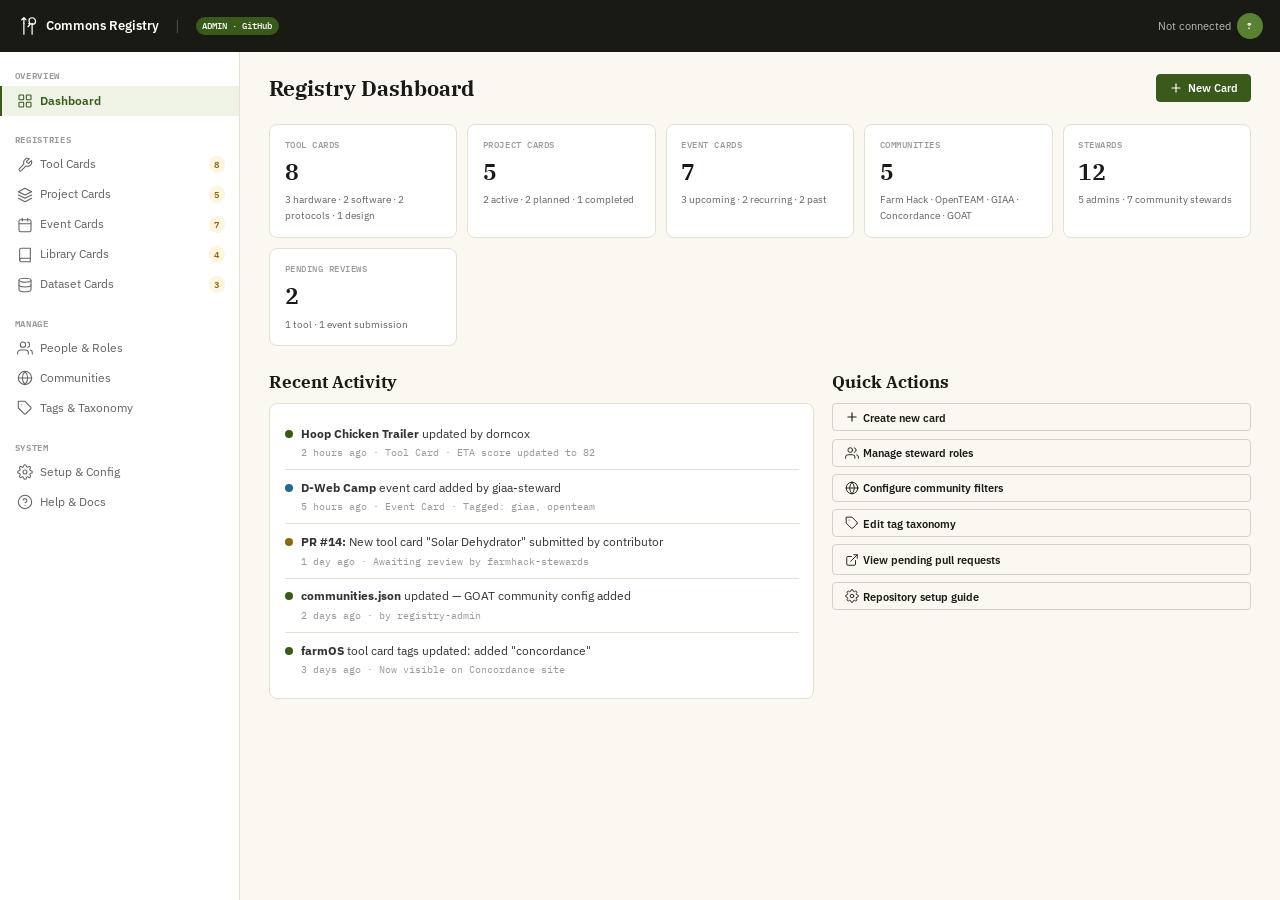
==== commons-registry-admin-v2.html @ 7dc07847 "Add files via upload" ====
<!DOCTYPE html>
<html lang="en">
<head>
<meta charset="UTF-8">
<meta name="viewport" content="width=device-width, initial-scale=1.0">
<title>Commons Card Registry — Admin Panel</title>
<link href="https://fonts.googleapis.com/css2?family=IBM+Plex+Mono:wght@400;500;600&family=IBM+Plex+Sans:wght@300;400;500;600;700&family=IBM+Plex+Serif:wght@400;600&display=swap" rel="stylesheet">
<style>
:root {
  --ink:#1a1a14; --text:#333; --muted:#636363; --subtle:#999;
  --border:#d5d0c8; --rule:#e5e0d6; --bg:#faf8f1; --surface:#fff;
  --olive:#3a5a1c; --olive-l:#5a8033; --olive-bg:#eef3e6;
  --earth:#8b6914; --earth-bg:#fdf5e0; --sky:#236b8e; --sky-bg:#e6f0f7;
  --rust:#7c4a1e; --red:#9e2b2b; --red-bg:#fce8e8;
  --f-sans:'IBM Plex Sans',sans-serif;
  --f-serif:'IBM Plex Serif',Georgia,serif;
  --f-mono:'IBM Plex Mono',monospace;
  --r:4px; --r-lg:8px; --ease:.2s cubic-bezier(.4,0,.2,1);
}
*,*::before,*::after{box-sizing:border-box;margin:0;padding:0}
html{font-size:14.5px;scroll-behavior:smooth}
body{font-family:var(--f-sans);color:var(--text);background:var(--bg);line-height:1.55;-webkit-font-smoothing:antialiased}
h1,h2,h3,h4{font-family:var(--f-serif);color:var(--ink);line-height:1.25}
a{color:var(--olive);text-decoration:none;transition:color var(--ease)}
a:hover{color:var(--olive-l)}
code,.mono{font-family:var(--f-mono);font-size:.88em}
.sr-only{position:absolute;width:1px;height:1px;overflow:hidden;clip:rect(0,0,0,0)}

/* ─── LAYOUT ─── */
.app{display:grid;grid-template-columns:240px 1fr;grid-template-rows:52px 1fr;min-height:100vh}
.topbar{grid-column:1/-1;background:var(--ink);color:#fff;display:flex;align-items:center;padding:0 1.2rem;gap:.8rem;position:sticky;top:0;z-index:100}
.topbar .brand{display:flex;align-items:center;gap:.45rem;color:#fff;font-weight:600;font-size:.88rem;text-decoration:none}
.topbar .brand svg{width:22px;height:22px}
.topbar .sep{color:rgba(255,255,255,.25);margin:0 .3rem}
.topbar .env{font-family:var(--f-mono);font-size:.65rem;background:var(--olive);padding:.12rem .45rem;border-radius:99px;font-weight:500}
.topbar .user-pill{margin-left:auto;display:flex;align-items:center;gap:.4rem;font-size:.78rem;color:rgba(255,255,255,.7)}
.topbar .user-pill .avatar{width:26px;height:26px;border-radius:50%;background:var(--olive-l);display:flex;align-items:center;justify-content:center;font-size:.65rem;font-weight:700;color:#fff}

.sidebar{background:var(--surface);border-right:1px solid var(--rule);padding:1rem 0;overflow-y:auto}
.sidebar .nav-section{margin-bottom:1rem}
.sidebar .nav-label{font-family:var(--f-mono);font-size:.6rem;text-transform:uppercase;letter-spacing:.08em;color:var(--subtle);padding:.2rem 1rem;font-weight:600}
.sidebar .nav-item{display:flex;align-items:center;gap:.5rem;padding:.4rem 1rem;font-size:.82rem;color:var(--muted);cursor:pointer;transition:all var(--ease);border-left:2px solid transparent}
.sidebar .nav-item:hover{background:var(--olive-bg);color:var(--ink)}
.sidebar .nav-item.active{background:var(--olive-bg);color:var(--olive);border-left-color:var(--olive);font-weight:600}
.sidebar .nav-item svg{width:16px;height:16px;flex-shrink:0}
.sidebar .nav-item .badge{margin-left:auto;font-family:var(--f-mono);font-size:.6rem;background:var(--earth-bg);color:var(--earth);padding:.1rem .35rem;border-radius:99px;font-weight:600}

.main{padding:1.5rem 2rem;overflow-y:auto}

/* ─── PAGE SECTIONS ─── */
.page{display:none}
.page.active{display:block}
.page-head{margin-bottom:1.5rem;display:flex;align-items:center;gap:1rem;flex-wrap:wrap}
.page-head h1{font-size:1.45rem}
.page-head .actions{margin-left:auto;display:flex;gap:.4rem}

/* ─── BUTTONS ─── */
.btn{display:inline-flex;align-items:center;gap:.3rem;padding:.38rem .85rem;font-family:var(--f-sans);font-weight:600;font-size:.78rem;border:1.5px solid transparent;border-radius:var(--r);cursor:pointer;transition:all var(--ease);white-space:nowrap}
.btn-fill{background:var(--ink);color:#fff;border-color:var(--ink)}
.btn-fill:hover{background:#333}
.btn-olive{background:var(--olive);color:#fff;border-color:var(--olive)}
.btn-olive:hover{background:var(--olive-l);border-color:var(--olive-l)}
.btn-ghost{background:transparent;color:var(--ink);border-color:var(--border)}
.btn-ghost:hover{border-color:var(--ink)}
.btn-danger{background:transparent;color:var(--red);border-color:var(--red)}
.btn-danger:hover{background:var(--red-bg)}
.btn svg{width:14px;height:14px}

/* ─── STAT CARDS ─── */
.stat-grid{display:grid;grid-template-columns:repeat(auto-fill,minmax(170px,1fr));gap:.7rem;margin-bottom:1.8rem}
.stat-card{background:var(--surface);border:1px solid var(--rule);border-radius:var(--r-lg);padding:.9rem 1rem}
.stat-card .stat-label{font-family:var(--f-mono);font-size:.6rem;text-transform:uppercase;letter-spacing:.06em;color:var(--subtle);font-weight:500;margin-bottom:.2rem}
.stat-card .stat-val{font-family:var(--f-serif);font-size:1.6rem;color:var(--ink);font-weight:600}
.stat-card .stat-sub{font-size:.72rem;color:var(--muted);margin-top:.1rem}

/* ─── TABLE ─── */
.tbl-wrap{background:var(--surface);border:1px solid var(--rule);border-radius:var(--r-lg);overflow:hidden}
.tbl-head{display:flex;align-items:center;gap:.6rem;padding:.7rem 1rem;border-bottom:1px solid var(--rule);flex-wrap:wrap}
.tbl-search{font-family:var(--f-sans);font-size:.82rem;padding:.3rem .6rem;border:1px solid var(--border);border-radius:var(--r);background:var(--bg);flex:1;max-width:320px;outline:none}
.tbl-search:focus{border-color:var(--olive)}
.chip{font-family:var(--f-mono);font-size:.65rem;font-weight:500;padding:.2rem .5rem;border:1px solid var(--border);border-radius:99px;background:transparent;color:var(--muted);cursor:pointer;transition:all var(--ease)}
.chip:hover{border-color:var(--olive);color:var(--olive)}
.chip.on{background:var(--ink);color:#fff;border-color:var(--ink)}
table{width:100%;border-collapse:collapse}
th{text-align:left;font-family:var(--f-mono);font-size:.65rem;text-transform:uppercase;letter-spacing:.06em;color:var(--subtle);font-weight:600;padding:.5rem 1rem;border-bottom:1px solid var(--rule);background:var(--bg)}
td{padding:.55rem 1rem;border-bottom:1px solid var(--rule);font-size:.84rem;vertical-align:top}
tr:last-child td{border-bottom:none}
tr:hover td{background:rgba(58,90,28,.03)}
.tag{font-family:var(--f-mono);font-size:.6rem;font-weight:500;padding:.1rem .4rem;border-radius:99px;border:1px solid var(--rule);color:var(--muted);display:inline-block;margin:.1rem .15rem .1rem 0}
.tag-olive{border-color:#c7d9b3;background:var(--olive-bg);color:var(--olive)}
.tag-earth{border-color:#e5d5a8;background:var(--earth-bg);color:var(--earth)}
.tag-sky{border-color:#b3d1e5;background:var(--sky-bg);color:var(--sky)}
.status{display:inline-flex;align-items:center;gap:.25rem;font-family:var(--f-mono);font-size:.65rem;font-weight:600;padding:.15rem .4rem;border-radius:99px}
.status-pub{background:var(--olive-bg);color:var(--olive)}
.status-draft{background:var(--earth-bg);color:var(--earth)}
.status-review{background:var(--sky-bg);color:var(--sky)}
.comm-badge{display:inline-flex;padding:.1rem .35rem;border-radius:99px;font-family:var(--f-mono);font-size:.58rem;font-weight:600;background:var(--bg);border:1px solid var(--rule);color:var(--muted);margin:.1rem .1rem}

/* ─── FORMS ─── */
.form-grid{display:grid;grid-template-columns:1fr 1fr;gap:1rem}
.form-group{margin-bottom:1rem}
.form-group.full{grid-column:1/-1}
.form-group label{display:block;font-family:var(--f-mono);font-size:.68rem;text-transform:uppercase;letter-spacing:.05em;color:var(--muted);font-weight:500;margin-bottom:.3rem}
.form-group input,.form-group select,.form-group textarea{width:100%;font-family:var(--f-sans);font-size:.84rem;padding:.45rem .65rem;border:1px solid var(--border);border-radius:var(--r);background:var(--surface);color:var(--ink);outline:none;transition:border-color var(--ease)}
.form-group input:focus,.form-group select:focus,.form-group textarea:focus{border-color:var(--olive)}
.form-group textarea{min-height:80px;resize:vertical;line-height:1.5}
.form-group .help{font-size:.72rem;color:var(--subtle);margin-top:.2rem}
.form-group .multi-check{display:flex;flex-wrap:wrap;gap:.4rem;margin-top:.2rem}
.form-group .multi-check label{display:inline-flex;align-items:center;gap:.25rem;font-size:.78rem;font-weight:400;text-transform:none;letter-spacing:0;color:var(--text);cursor:pointer}
.form-group .multi-check input[type="checkbox"]{width:auto;accent-color:var(--olive)}

/* ─── HELP BOX ─── */
.help-box{background:var(--earth-bg);border:1px solid #e5d5a8;border-radius:var(--r-lg);padding:1rem 1.2rem;margin-bottom:1.2rem;font-size:.84rem;line-height:1.6}
.help-box h4{font-size:.95rem;color:var(--earth);margin-bottom:.3rem}
.help-box code{background:rgba(0,0,0,.06);padding:.12rem .3rem;border-radius:3px;font-size:.8rem}
.help-box ol,.help-box ul{margin:.4rem 0 .4rem 1.1rem}
.help-box li{margin-bottom:.25rem}
.help-box a{color:var(--earth);font-weight:600}

.info-box{background:var(--sky-bg);border:1px solid #b3d1e5;border-radius:var(--r-lg);padding:1rem 1.2rem;margin-bottom:1.2rem;font-size:.84rem;line-height:1.6}
.info-box h4{font-size:.95rem;color:var(--sky);margin-bottom:.3rem}

/* ─── MODAL ─── */
.modal-overlay{display:none;position:fixed;inset:0;background:rgba(0,0,0,.45);z-index:200;align-items:center;justify-content:center}
.modal-overlay.open{display:flex}
.modal{background:var(--surface);border-radius:var(--r-lg);width:90%;max-width:720px;max-height:85vh;overflow-y:auto;box-shadow:0 12px 40px rgba(0,0,0,.2)}
.modal-head{display:flex;align-items:center;padding:1rem 1.2rem;border-bottom:1px solid var(--rule)}
.modal-head h3{flex:1}
.modal-head .close{background:none;border:none;font-size:1.2rem;cursor:pointer;color:var(--muted);padding:.2rem}
.modal-body{padding:1.2rem}
.modal-foot{display:flex;justify-content:flex-end;gap:.4rem;padding:.8rem 1.2rem;border-top:1px solid var(--rule);background:var(--bg)}

/* ─── ACTIVITY LOG ─── */
.activity-item{display:flex;gap:.6rem;padding:.6rem 0;border-bottom:1px solid var(--rule);font-size:.82rem}
.activity-item:last-child{border-bottom:none}
.activity-dot{width:8px;height:8px;border-radius:50%;margin-top:.35rem;flex-shrink:0}
.dot-green{background:var(--olive)}
.dot-amber{background:var(--earth)}
.dot-blue{background:var(--sky)}
.activity-item .time{font-family:var(--f-mono);font-size:.68rem;color:var(--subtle);margin-top:.15rem}

/* ─── RESPONSIVE ─── */
@media(max-width:860px){
  .app{grid-template-columns:1fr}
  .sidebar{display:none}
  .form-grid{grid-template-columns:1fr}
}
</style>
</head>
<body>

<!-- ─── SVG ICONS ─── -->
<svg xmlns="http://www.w3.org/2000/svg" style="display:none">
  <symbol id="i-logo" viewBox="0 0 32 32" fill="none" stroke="currentColor" stroke-width="1.8" stroke-linecap="round" stroke-linejoin="round"><path d="M10 4v8M10 4l-3 3M10 4l3 3"/><path d="M10 12v16"/><path d="M22 4c-2.5 0-4.5 2-4.5 4.5 0 1 .3 1.9.8 2.7l-1.3 1.3 1.5 1.5 1.3-1.3c.8.5 1.7.8 2.7.8 2.5 0 4.5-2 4.5-4.5S24.5 4 22 4z"/><path d="M18 15l-2 2"/><path d="M22 12v16"/></symbol>
  <symbol id="i-dash" viewBox="0 0 24 24" fill="none" stroke="currentColor" stroke-width="1.6" stroke-linecap="round" stroke-linejoin="round"><rect x="3" y="3" width="7" height="7" rx="1"/><rect x="14" y="3" width="7" height="7" rx="1"/><rect x="14" y="14" width="7" height="7" rx="1"/><rect x="3" y="14" width="7" height="7" rx="1"/></symbol>
  <symbol id="i-tool" viewBox="0 0 24 24" fill="none" stroke="currentColor" stroke-width="1.6" stroke-linecap="round" stroke-linejoin="round"><path d="M14.7 6.3a1 1 0 000 1.4l1.6 1.6a1 1 0 001.4 0l3.77-3.77a6 6 0 01-7.94 7.94l-6.91 6.91a2.12 2.12 0 01-3-3l6.91-6.91a6 6 0 017.94-7.94l-3.76 3.76z"/></symbol>
  <symbol id="i-proj" viewBox="0 0 24 24" fill="none" stroke="currentColor" stroke-width="1.6" stroke-linecap="round" stroke-linejoin="round"><polygon points="12,2 2,7 12,12 22,7"/><polyline points="2,17 12,22 22,17"/><polyline points="2,12 12,17 22,12"/></symbol>
  <symbol id="i-cal" viewBox="0 0 24 24" fill="none" stroke="currentColor" stroke-width="1.6" stroke-linecap="round" stroke-linejoin="round"><rect x="3" y="4" width="18" height="18" rx="2"/><path d="M16 2v4M8 2v4M3 10h18"/></symbol>
  <symbol id="i-book" viewBox="0 0 24 24" fill="none" stroke="currentColor" stroke-width="1.6" stroke-linecap="round" stroke-linejoin="round"><path d="M4 19.5A2.5 2.5 0 016.5 17H20"/><path d="M6.5 2H20v20H6.5A2.5 2.5 0 014 19.5v-15A2.5 2.5 0 016.5 2z"/></symbol>
  <symbol id="i-data" viewBox="0 0 24 24" fill="none" stroke="currentColor" stroke-width="1.6" stroke-linecap="round" stroke-linejoin="round"><ellipse cx="12" cy="5" rx="9" ry="3"/><path d="M21 12c0 1.66-4 3-9 3s-9-1.34-9-3"/><path d="M3 5v14c0 1.66 4 3 9 3s9-1.34 9-3V5"/></symbol>
  <symbol id="i-users" viewBox="0 0 24 24" fill="none" stroke="currentColor" stroke-width="1.6" stroke-linecap="round" stroke-linejoin="round"><path d="M17 21v-2a4 4 0 00-4-4H5a4 4 0 00-4 4v2"/><circle cx="9" cy="7" r="4"/><path d="M23 21v-2a4 4 0 00-3-3.87"/><path d="M16 3.13a4 4 0 010 7.75"/></symbol>
  <symbol id="i-globe" viewBox="0 0 24 24" fill="none" stroke="currentColor" stroke-width="1.6" stroke-linecap="round" stroke-linejoin="round"><circle cx="12" cy="12" r="10"/><path d="M2 12h20"/><path d="M12 2a15.3 15.3 0 014 10 15.3 15.3 0 01-4 10 15.3 15.3 0 01-4-10 15.3 15.3 0 014-10z"/></symbol>
  <symbol id="i-gear" viewBox="0 0 24 24" fill="none" stroke="currentColor" stroke-width="1.6" stroke-linecap="round" stroke-linejoin="round"><circle cx="12" cy="12" r="3"/><path d="M19.4 15a1.65 1.65 0 00.33 1.82l.06.06a2 2 0 01-2.83 2.83l-.06-.06a1.65 1.65 0 00-1.82-.33 1.65 1.65 0 00-1 1.51V21a2 2 0 01-4 0v-.09A1.65 1.65 0 009 19.4a1.65 1.65 0 00-1.82.33l-.06.06a2 2 0 01-2.83-2.83l.06-.06A1.65 1.65 0 004.68 15a1.65 1.65 0 00-1.51-1H3a2 2 0 010-4h.09A1.65 1.65 0 004.6 9a1.65 1.65 0 00-.33-1.82l-.06-.06a2 2 0 012.83-2.83l.06.06A1.65 1.65 0 009 4.68a1.65 1.65 0 001-1.51V3a2 2 0 014 0v.09a1.65 1.65 0 001 1.51 1.65 1.65 0 001.82-.33l.06-.06a2 2 0 012.83 2.83l-.06.06A1.65 1.65 0 0019.4 9a1.65 1.65 0 001.51 1H21a2 2 0 010 4h-.09a1.65 1.65 0 00-1.51 1z"/></symbol>
  <symbol id="i-help" viewBox="0 0 24 24" fill="none" stroke="currentColor" stroke-width="1.6" stroke-linecap="round" stroke-linejoin="round"><circle cx="12" cy="12" r="10"/><path d="M9.09 9a3 3 0 015.83 1c0 2-3 3-3 3"/><line x1="12" y1="17" x2="12.01" y2="17"/></symbol>
  <symbol id="i-plus" viewBox="0 0 24 24" fill="none" stroke="currentColor" stroke-width="2" stroke-linecap="round"><line x1="12" y1="5" x2="12" y2="19"/><line x1="5" y1="12" x2="19" y2="12"/></symbol>
  <symbol id="i-edit" viewBox="0 0 24 24" fill="none" stroke="currentColor" stroke-width="1.6" stroke-linecap="round" stroke-linejoin="round"><path d="M11 4H4a2 2 0 00-2 2v14a2 2 0 002 2h14a2 2 0 002-2v-7"/><path d="M18.5 2.5a2.121 2.121 0 013 3L12 15l-4 1 1-4 9.5-9.5z"/></symbol>
  <symbol id="i-ext" viewBox="0 0 24 24" fill="none" stroke="currentColor" stroke-width="1.6" stroke-linecap="round" stroke-linejoin="round"><path d="M18 13v6a2 2 0 01-2 2H5a2 2 0 01-2-2V8a2 2 0 012-2h6"/><polyline points="15,3 21,3 21,9"/><line x1="10" y1="14" x2="21" y2="3"/></symbol>
  <symbol id="i-tag" viewBox="0 0 24 24" fill="none" stroke="currentColor" stroke-width="1.6" stroke-linecap="round" stroke-linejoin="round"><path d="M20.59 13.41l-7.17 7.17a2 2 0 01-2.83 0L2 12V2h10l8.59 8.59a2 2 0 010 2.82z"/><line x1="7" y1="7" x2="7.01" y2="7"/></symbol>
</svg>

<!-- ─── APP SHELL ─── -->
<div class="app">

  <!-- TOPBAR -->
  <div class="topbar">
    <a class="brand" href="#"><svg><use href="#i-logo"/></svg> Commons Registry</a>
    <span class="sep">|</span>
    <span class="env">ADMIN</span>
    <div class="user-pill">
      <span id="user-name">Not connected</span>
      <div class="avatar" id="user-avatar">?</div>
    </div>
  </div>

  <!-- SIDEBAR -->
  <div class="sidebar">
    <div class="nav-section">
      <div class="nav-label">Overview</div>
      <div class="nav-item active" onclick="showPage('dashboard')"><svg><use href="#i-dash"/></svg> Dashboard</div>
    </div>
    <div class="nav-section">
      <div class="nav-label">Registries</div>
      <div class="nav-item" onclick="showPage('tools')"><svg><use href="#i-tool"/></svg> Tool Cards <span class="badge" id="n-tools">8</span></div>
      <div class="nav-item" onclick="showPage('projects')"><svg><use href="#i-proj"/></svg> Project Cards <span class="badge" id="n-proj">5</span></div>
      <div class="nav-item" onclick="showPage('events')"><svg><use href="#i-cal"/></svg> Event Cards <span class="badge" id="n-ev">7</span></div>
      <div class="nav-item" onclick="showPage('library')"><svg><use href="#i-book"/></svg> Library Cards <span class="badge" id="n-lib">4</span></div>
      <div class="nav-item" onclick="showPage('datasets')"><svg><use href="#i-data"/></svg> Dataset Cards <span class="badge" id="n-ds">3</span></div>
    </div>
    <div class="nav-section">
      <div class="nav-label">Manage</div>
      <div class="nav-item" onclick="showPage('people')"><svg><use href="#i-users"/></svg> People &amp; Roles</div>
      <div class="nav-item" onclick="showPage('communities')"><svg><use href="#i-globe"/></svg> Communities</div>
      <div class="nav-item" onclick="showPage('tags')"><svg><use href="#i-tag"/></svg> Tags &amp; Taxonomy</div>
    </div>
    <div class="nav-section">
      <div class="nav-label">System</div>
      <div class="nav-item" onclick="showPage('setup')"><svg><use href="#i-gear"/></svg> Setup &amp; Config</div>
      <div class="nav-item" onclick="showPage('help')"><svg><use href="#i-help"/></svg> Help &amp; Docs</div>
    </div>
  </div>

  <!-- MAIN CONTENT AREA -->
  <div class="main">

    <!-- ════ DASHBOARD ════ -->
    <div class="page active" id="p-dashboard">
      <div class="page-head">
        <h1>Registry Dashboard</h1>
        <div class="actions">
          <button class="btn btn-olive" onclick="openNewCard()"><svg><use href="#i-plus"/></svg> New Card</button>
        </div>
      </div>

      <div class="stat-grid">
        <div class="stat-card"><div class="stat-label">Tool Cards</div><div class="stat-val">8</div><div class="stat-sub">3 hardware · 2 software · 2 protocols · 1 design</div></div>
        <div class="stat-card"><div class="stat-label">Project Cards</div><div class="stat-val">5</div><div class="stat-sub">2 active · 2 planned · 1 completed</div></div>
        <div class="stat-card"><div class="stat-label">Event Cards</div><div class="stat-val">7</div><div class="stat-sub">3 upcoming · 2 recurring · 2 past</div></div>
        <div class="stat-card"><div class="stat-label">Communities</div><div class="stat-val">5</div><div class="stat-sub">Farm Hack · OpenTEAM · GIAA · Concordance · GOAT</div></div>
        <div class="stat-card"><div class="stat-label">Stewards</div><div class="stat-val">12</div><div class="stat-sub">5 admins · 7 community stewards</div></div>
        <div class="stat-card"><div class="stat-label">Pending Reviews</div><div class="stat-val">2</div><div class="stat-sub">1 tool · 1 event submission</div></div>
      </div>

      <div style="display:grid;grid-template-columns:1.3fr 1fr;gap:1.2rem;">
        <div>
          <h3 style="margin-bottom:.7rem;">Recent Activity</h3>
          <div style="background:var(--surface);border:1px solid var(--rule);border-radius:var(--r-lg);padding:.8rem 1rem;">
            <div class="activity-item"><div class="activity-dot dot-green"></div><div><strong>Hoop Chicken Trailer</strong> updated by dorncox<div class="time">2 hours ago · Tool Card · ETA score updated to 82</div></div></div>
            <div class="activity-item"><div class="activity-dot dot-blue"></div><div><strong>D-Web Camp</strong> event card added by giaa-steward<div class="time">5 hours ago · Event Card · Tagged: giaa, openteam</div></div></div>
            <div class="activity-item"><div class="activity-dot dot-amber"></div><div><strong>PR #14:</strong> New tool card "Solar Dehydrator" submitted by contributor<div class="time">1 day ago · Awaiting review by farmhack-stewards</div></div></div>
            <div class="activity-item"><div class="activity-dot dot-green"></div><div><strong>communities.json</strong> updated — GOAT community config added<div class="time">2 days ago · by registry-admin</div></div></div>
            <div class="activity-item"><div class="activity-dot dot-green"></div><div><strong>farmOS</strong> tool card tags updated: added "concordance"<div class="time">3 days ago · Now visible on Concordance site</div></div></div>
          </div>
        </div>
        <div>
          <h3 style="margin-bottom:.7rem;">Quick Actions</h3>
          <div style="display:flex;flex-direction:column;gap:.5rem;">
            <button class="btn btn-ghost" style="justify-content:flex-start;" onclick="openNewCard()"><svg><use href="#i-plus"/></svg> Create new card</button>
            <button class="btn btn-ghost" style="justify-content:flex-start;" onclick="showPage('people')"><svg><use href="#i-users"/></svg> Manage steward roles</button>
            <button class="btn btn-ghost" style="justify-content:flex-start;" onclick="showPage('communities')"><svg><use href="#i-globe"/></svg> Configure community filters</button>
            <button class="btn btn-ghost" style="justify-content:flex-start;" onclick="showPage('tags')"><svg><use href="#i-tag"/></svg> Edit tag taxonomy</button>
            <a class="btn btn-ghost" style="justify-content:flex-start;" href="https://github.com" target="_blank"><svg><use href="#i-ext"/></svg> View pending pull requests</a>
            <button class="btn btn-ghost" style="justify-content:flex-start;" onclick="showPage('setup')"><svg><use href="#i-gear"/></svg> Repository setup guide</button>
          </div>
        </div>
      </div>
    </div>

    <!-- ════ TOOLS REGISTRY ════ -->
    <div class="page" id="p-tools">
      <div class="page-head">
        <h1>Tool Cards</h1>
        <div class="actions">
          <button class="btn btn-olive" onclick="openNewCard('tool')"><svg><use href="#i-plus"/></svg> New Tool</button>
        </div>
      </div>
      <div class="tbl-wrap">
        <div class="tbl-head">
          <input class="tbl-search" placeholder="Search tools..." oninput="filterTable(this,'tools-tbl')">
          <button class="chip on" onclick="filterType(this,'all','tools-tbl')">All</button>
          <button class="chip" onclick="filterType(this,'hardware','tools-tbl')">Hardware</button>
          <button class="chip" onclick="filterType(this,'software','tools-tbl')">Software</button>
          <button class="chip" onclick="filterType(this,'protocol','tools-tbl')">Protocol</button>
          <button class="chip" onclick="filterType(this,'design','tools-tbl')">Design</button>
        </div>
        <table id="tools-tbl">
          <thead><tr><th>Tool</th><th>Type</th><th>Communities</th><th>Tags</th><th>Status</th><th>ETA</th><th></th></tr></thead>
          <tbody>
            <tr data-type="hardware"><td><strong>Hoop Chicken Trailer</strong><br><span style="color:var(--muted);font-size:.78rem;">Pastured Poultry Egg Mobile</span></td><td><span class="tag tag-olive">hardware</span></td><td><span class="comm-badge">FH</span><span class="comm-badge">GIAA</span><span class="comm-badge">OT</span></td><td><span class="tag">open-hardware</span><span class="tag">repairable</span></td><td><span class="status status-pub">Published</span></td><td>82</td><td><button class="btn btn-ghost" onclick="openEditor('tool','hoop-chicken-trailer')"><svg><use href="#i-edit"/></svg></button></td></tr>
            <tr data-type="hardware"><td><strong>Walk-In Cooler</strong><br><span style="color:var(--muted);font-size:.78rem;">Post-Harvest Cold Storage</span></td><td><span class="tag tag-olive">hardware</span></td><td><span class="comm-badge">FH</span></td><td><span class="tag">open-hardware</span><span class="tag">post-harvest</span></td><td><span class="status status-pub">Published</span></td><td>71</td><td><button class="btn btn-ghost" onclick="openEditor('tool','walk-in-cooler')"><svg><use href="#i-edit"/></svg></button></td></tr>
            <tr data-type="hardware"><td><strong>Reemay Robot</strong><br><span style="color:var(--muted);font-size:.78rem;">Arduino Row Cover Automation</span></td><td><span class="tag tag-olive">hardware</span></td><td><span class="comm-badge">FH</span></td><td><span class="tag">arduino</span><span class="tag">prototype</span></td><td><span class="status status-draft">Draft</span></td><td>—</td><td><button class="btn btn-ghost" onclick="openEditor('tool','reemay-robot')"><svg><use href="#i-edit"/></svg></button></td></tr>
            <tr data-type="software"><td><strong>farmOS</strong><br><span style="color:var(--muted);font-size:.78rem;">Farm Management Platform</span></td><td><span class="tag tag-sky">software</span></td><td><span class="comm-badge">FH</span><span class="comm-badge">OT</span><span class="comm-badge">AKC</span></td><td><span class="tag">open-source</span><span class="tag">data-sovereignty</span></td><td><span class="status status-pub">Published</span></td><td>90</td><td><button class="btn btn-ghost" onclick="openEditor('tool','farmos')"><svg><use href="#i-edit"/></svg></button></td></tr>
            <tr data-type="protocol"><td><strong>Talk to Your Tools</strong><br><span style="color:var(--muted);font-size:.78rem;">Technological Terroir Documentation</span></td><td><span class="tag tag-earth">protocol</span></td><td><span class="comm-badge">AKC</span><span class="comm-badge">FH</span></td><td><span class="tag">concordance</span><span class="tag">documentation</span></td><td><span class="status status-pub">Published</span></td><td>—</td><td><button class="btn btn-ghost" onclick="openEditor('tool','talk-tools')"><svg><use href="#i-edit"/></svg></button></td></tr>
            <tr data-type="design"><td><strong>Ethical Technology Assessment</strong><br><span style="color:var(--muted);font-size:.78rem;">Participatory Evaluation Framework</span></td><td><span class="tag" style="border-color:#d4a8a8;background:#fdf0f0;color:var(--rust);">design</span></td><td><span class="comm-badge">GIAA</span><span class="comm-badge">FH</span><span class="comm-badge">OT</span></td><td><span class="tag">ethics</span><span class="tag">framework</span></td><td><span class="status status-pub">Published</span></td><td>—</td><td><button class="btn btn-ghost" onclick="openEditor('tool','eta')"><svg><use href="#i-edit"/></svg></button></td></tr>
          </tbody>
        </table>
      </div>
    </div>

    <!-- ════ SETUP & CONFIG ════ -->
    <div class="page" id="p-setup">
      <div class="page-head"><h1>Setup &amp; Configuration</h1></div>

      <div style="background:var(--surface);border:1px solid var(--rule);border-radius:var(--r-lg);padding:1.2rem;margin-bottom:1.2rem;">
        <h3 style="margin-bottom:.8rem;">Connect to Repository</h3>
        <div class="form-grid">
          <div class="form-group">
            <label>Git Platform</label>
            <select id="cfg-platform" onchange="onPlatformChange()">
              <option value="github">GitHub (github.com)</option>
              <option value="gitlab">GitLab (gitlab.com or self-hosted)</option>
              <option value="gitea">Gitea / Forgejo / Codeberg</option>
            </select>
            <div class="help">All platforms use the same card data model. Only the API layer changes.</div>
          </div>
          <div class="form-group" id="cfg-instance-wrap" style="display:none;">
            <label>Instance URL</label>
            <input type="url" id="cfg-instance" placeholder="https://gitlab.example.com">
            <div class="help">Required for self-hosted GitLab, Gitea, Forgejo, or Codeberg.</div>
          </div>
          <div class="form-group">
            <label id="cfg-token-label">Personal Access Token</label>
            <input type="password" id="cfg-token" placeholder="ghp_xxxxxxxxxxxxxxxxxxxx">
            <div class="help" id="cfg-token-help">Stored in browser session only. Cleared when you close this tab.</div>
          </div>
          <div class="form-group">
            <label>Repository</label>
            <input type="text" id="cfg-repo" value="dornawcox/commons-registry" placeholder="owner/repo">
            <div class="help" id="cfg-repo-help">Format: <code>owner/repo-name</code></div>
          </div>
          <div class="form-group"><label>Branch</label><input type="text" id="cfg-branch" value="main"></div>
          <div class="form-group">
            <label>Pages Base URL</label>
            <input type="url" id="cfg-pages-url" placeholder="https://dornawcox.github.io/commons-registry">
            <div class="help">Public URL where JSON is served. Community sites fetch from here.</div>
          </div>
        </div>
        <div style="display:flex;gap:.5rem;margin-top:.6rem;">
          <button class="btn btn-olive" onclick="testConnection()">Test Connection</button>
          <button class="btn btn-ghost" onclick="saveConfig()">Save Config</button>
        </div>
        <div id="conn-result" style="margin-top:.6rem;font-size:.82rem;"></div>
      </div>

      <div class="help-box"><h4 id="guide-token-title">&#128273; Token Setup</h4><div id="guide-token-body"></div></div>
      <div class="help-box"><h4>&#128274; Branch Protection</h4><div id="guide-protection-body"></div></div>
      <div class="help-box"><h4>&#128101; Steward Teams</h4><div id="guide-teams-body"></div></div>

      <div class="help-box">
        <h4>&#128196; Code Ownership (All Platforms)</h4>
        <p>All three platforms support a <code>CODEOWNERS</code> file defining required reviewers per data file. Place in <code>.github/</code> (GitHub), or repo root (GitLab/Gitea).</p>
        <pre style="background:rgba(0,0,0,.06);padding:.6rem;border-radius:var(--r);font-size:.72rem;overflow-x:auto;margin:.4rem 0;"><code># CODEOWNERS
data/tools.json          @org/farmhack-stewards @org/openteam-stewards
data/projects.json       @org/openteam-stewards @org/giaa-stewards
data/events.json         @org/farmhack-stewards @org/giaa-stewards @org/openteam-stewards
data/library.json        @org/concordance-stewards @org/openteam-stewards
data/datasets.json       @org/concordance-stewards @org/openteam-stewards
data/people.json         @org/registry-admins
schemas/*                @org/registry-admins</code></pre>
        <p style="font-size:.8rem;color:var(--muted);">GitLab: CODEOWNERS enforcement needs Premium; use Protected Branches on Free. Gitea: 1.21+ supports CODEOWNERS.</p>
      </div>

      <div class="help-box">
        <h4>&#9989; Validation CI</h4>
        <div class="filter-rail" style="margin:.5rem 0;"><button class="chip on" onclick="showCI(this,'github')">GitHub Actions</button><button class="chip" onclick="showCI(this,'gitlab')">GitLab CI</button><button class="chip" onclick="showCI(this,'gitea')">Gitea Actions</button></div>
        <pre id="ci-github" style="background:rgba(0,0,0,.06);padding:.5rem;border-radius:var(--r);font-size:.7rem;overflow-x:auto;"><code># .github/workflows/validate.yml
name: Validate Registry
on: [push, pull_request]
jobs:
  validate:
    runs-on: ubuntu-latest
    steps:
      - uses: actions/checkout@v4
      - run: for f in data/*.json; do python -m json.tool "$f" > /dev/null; done
      - run: python3 scripts/validate_cards.py</code></pre>
        <pre id="ci-gitlab" style="background:rgba(0,0,0,.06);padding:.5rem;border-radius:var(--r);font-size:.7rem;overflow-x:auto;display:none;"><code># .gitlab-ci.yml
validate:
  image: python:3.11-slim
  script:
    - for f in data/*.json; do python -m json.tool "$f" > /dev/null; done
    - python3 scripts/validate_cards.py
  rules:
    - if: $CI_PIPELINE_SOURCE == "merge_request_event"
    - if: $CI_COMMIT_BRANCH == "main"
pages:
  stage: deploy
  script: [mkdir -p public, cp -r data/ admin/ schemas/ public/]
  artifacts: { paths: [public] }
  rules: [{ if: "$CI_COMMIT_BRANCH == 'main'" }]</code></pre>
        <pre id="ci-gitea" style="background:rgba(0,0,0,.06);padding:.5rem;border-radius:var(--r);font-size:.7rem;overflow-x:auto;display:none;"><code># .gitea/workflows/validate.yml
# Gitea Actions uses identical YAML syntax to GitHub Actions (since 1.19+)
name: Validate Registry
on: [push, pull_request]
jobs:
  validate:
    runs-on: ubuntu-latest
    steps:
      - uses: actions/checkout@v4
      - run: for f in data/*.json; do python -m json.tool "$f" > /dev/null; done
      - run: python3 scripts/validate_cards.py</code></pre>
      </div>

      <div class="info-box"><h4>&#128279; Pages Hosting</h4><div id="guide-pages-body"></div></div>

      <div class="info-box">
        <h4>&#127760; Community Site Integration (Platform-Agnostic)</h4>
        <p>This snippet works identically on any platform. Sites only need the Pages base URL:</p>
        <pre style="background:rgba(0,0,0,.06);padding:.5rem;border-radius:var(--r);font-size:.72rem;overflow-x:auto;margin:.4rem 0;"><code>const REGISTRY = 'https://YOUR-PAGES-URL/data'; // set per deployment
const MY_COMMUNITY = 'farmhack';                 // set per site
async function loadCards(type) {
  const r = await fetch(`${REGISTRY}/${type}.json`);
  return (await r.json()).filter(c =&gt; c.communities.includes(MY_COMMUNITY));
}</code></pre>
      </div>

      <div style="background:var(--surface);border:1px solid var(--rule);border-radius:var(--r-lg);padding:1rem;overflow-x:auto;">
        <h3 style="margin-bottom:.5rem;">Platform Comparison</h3>
        <table style="font-size:.78rem;"><thead><tr><th>Feature</th><th>GitHub</th><th>GitLab</th><th>Gitea / Forgejo</th></tr></thead><tbody>
        <tr><td>Pages hosting</td><td>Built-in, free</td><td>Via CI pipeline, free</td><td>Built-in (1.17+) or reverse proxy</td></tr>
        <tr><td>API style</td><td>REST Contents API</td><td>REST Files API (v4)</td><td>GitHub-compatible REST API</td></tr>
        <tr><td>OAuth (no server)</td><td>Needs proxy for token exchange</td><td>PKCE flow &mdash; no proxy needed</td><td>Varies by version</td></tr>
        <tr><td>CODEOWNERS</td><td>Free &#10003;</td><td>Premium only</td><td>1.21+ &#10003;</td></tr>
        <tr><td>Branch protection</td><td>Free (limited)</td><td>Free, more granular</td><td>Free, granular</td></tr>
        <tr><td>Self-hostable</td><td>No</td><td>Yes (CE edition)</td><td>Yes (very lightweight)</td></tr>
        <tr><td>Data sovereignty</td><td>US-hosted</td><td>Self-host or EU</td><td>Full control &mdash; ideal for Pillar 2</td></tr>
        </tbody></table>
      </div>
    </div>

    <!-- ════ PEOPLE & ROLES ════ -->
    <div class="page" id="p-people">
      <div class="page-head"><h1>People &amp; Roles</h1><div class="actions"><button class="btn btn-olive" onclick="openNewCard('person')"><svg><use href="#i-plus"/></svg> Add Person</button></div></div>
      <div class="info-box"><h4>How roles work</h4><p>Roles in <code>people.json</code> define who can do what in the admin panel. GitHub Teams enforce the same roles at the repository level via CODEOWNERS. Each person's Hylo profile provides their rich community identity.</p></div>
      <div class="tbl-wrap">
        <table>
          <thead><tr><th>Person</th><th>GitHub</th><th>Roles</th><th>Communities</th><th>Hylo Profile</th><th></th></tr></thead>
          <tbody>
            <tr><td><strong>Dorn Cox</strong><br><span style="color:var(--muted);font-size:.78rem;">Wolfe's Neck / Farm Hack</span></td><td><code>dorncox</code></td><td><span class="status status-pub">Admin</span> <span class="status status-pub">Steward</span></td><td><span class="comm-badge">FH</span><span class="comm-badge">OT</span><span class="comm-badge">GIAA</span></td><td><a href="https://www.hylo.com/members/dorncox" target="_blank">View →</a></td><td><button class="btn btn-ghost"><svg><use href="#i-edit"/></svg></button></td></tr>
            <tr><td><strong>Kristen Loria</strong><br><span style="color:var(--muted);font-size:.78rem;">Farm Hack Community</span></td><td><code>kristen-loria</code></td><td><span class="status status-pub">Steward</span></td><td><span class="comm-badge">FH</span></td><td><a href="#" target="_blank">View →</a></td><td><button class="btn btn-ghost"><svg><use href="#i-edit"/></svg></button></td></tr>
            <tr><td><strong>GIAA Secretariat</strong><br><span style="color:var(--muted);font-size:.78rem;">Grassroots Innovations Assembly</span></td><td><code>giaa-admin</code></td><td><span class="status status-pub">Steward</span> <span class="status status-review">Reviewer</span></td><td><span class="comm-badge">GIAA</span></td><td><a href="#" target="_blank">View →</a></td><td><button class="btn btn-ghost"><svg><use href="#i-edit"/></svg></button></td></tr>
          </tbody>
        </table>
      </div>
    </div>

    <!-- ════ COMMUNITIES ════ -->
    <div class="page" id="p-communities">
      <div class="page-head"><h1>Communities</h1><div class="actions"><button class="btn btn-olive"><svg><use href="#i-plus"/></svg> Add Community</button></div></div>
      <div class="info-box"><h4>How communities work</h4><p>Each community defines a filter configuration. When a community site loads cards from the registry, it filters by its community ID. Adding a community ID tag to a card makes it appear on that community's site. Stewards curate which cards belong to their community.</p></div>
      <div class="tbl-wrap">
        <table>
          <thead><tr><th>Community</th><th>ID</th><th>Card Types</th><th>Stewards</th><th>Hylo Group</th><th>Hub URL</th></tr></thead>
          <tbody>
            <tr><td><strong>Farm Hack</strong></td><td><code>farmhack</code></td><td>tool, event, library, project</td><td>dorncox, kristen-loria</td><td><a href="https://www.hylo.com/groups/farmhack" target="_blank">Hylo →</a></td><td><a href="#" target="_blank">Site →</a></td></tr>
            <tr><td><strong>OpenTEAM</strong></td><td><code>openteam</code></td><td>tool, project, dataset, event, library</td><td>dorncox, openteam-admin</td><td><a href="https://www.hylo.com/groups/openteam" target="_blank">Hylo →</a></td><td><a href="https://dornawcox.github.io/Test-37/" target="_blank">Site →</a></td></tr>
            <tr><td><strong>GIAA</strong></td><td><code>giaa</code></td><td>project, event, tool, library</td><td>giaa-admin</td><td><a href="#" target="_blank">Hylo →</a></td><td><a href="https://www.gia-agroecology.org/" target="_blank">Site →</a></td></tr>
            <tr><td><strong>Concordance</strong></td><td><code>concordance</code></td><td>tool, library, dataset</td><td>concordance-steward</td><td><a href="#" target="_blank">Hylo →</a></td><td><a href="https://agricultural-knowledge-concordance.github.io/Ag-Knowledge-Concordance/" target="_blank">Site →</a></td></tr>
            <tr><td><strong>GOAT</strong></td><td><code>goat</code></td><td>tool, event, project</td><td>goat-admin</td><td>—</td><td><a href="https://forum.goatech.org" target="_blank">Forum →</a></td></tr>
          </tbody>
        </table>
      </div>
    </div>

    <!-- ════ HELP & DOCS ════ -->
    <div class="page" id="p-help">
      <div class="page-head"><h1>Help &amp; Documentation</h1></div>

      <div class="help-box">
        <h4>How the Registry Works</h4>
        <p>The Commons Card Registry is a single GitHub repository containing JSON data files. Each file holds an array of cards (tools, projects, events, etc.). Community websites fetch these files and filter by their community tags to display relevant content.</p>
        <p><strong>No one needs to know Git.</strong> The admin panel reads and writes JSON through the GitHub API. Changes appear on all community sites within ~1 minute (the time it takes GitHub Pages to rebuild).</p>
      </div>

      <div class="help-box">
        <h4>Creating a New Card</h4>
        <ol>
          <li>Click <strong>"New Card"</strong> and select the card type</li>
          <li>Fill in the required fields (title, description, tags, communities)</li>
          <li>Click <strong>"Save"</strong> — if you're a steward, it commits directly; if you're a contributor, it creates a pull request for review</li>
          <li>The card appears on all community sites that match its community tags</li>
        </ol>
      </div>

      <div class="help-box">
        <h4>Making a Card Appear on Multiple Sites</h4>
        <p>Add community IDs to the card's <code>communities</code> array. For example, a tool tagged <code>["farmhack", "giaa", "openteam"]</code> will appear on all three sites. Only stewards of a community can add/remove that community's tag.</p>
      </div>

      <div class="help-box">
        <h4>The "Browse All Communities" Toggle</h4>
        <p>Every community site includes a toggle that lets visitors see cards from all communities, not just their own. This promotes cross-pollination while keeping the default view curated and focused.</p>
      </div>

      <div class="info-box">
        <h4>API Reference: GitHub Contents API</h4>
        <p>The admin panel uses these GitHub API endpoints:</p>
        <p><strong>Read:</strong> <code>GET /repos/{owner}/{repo}/contents/data/{file}.json</code></p>
        <p><strong>Write:</strong> <code>PUT /repos/{owner}/{repo}/contents/data/{file}.json</code> (include <code>sha</code> from read, <code>content</code> as base64, <code>message</code> as commit message)</p>
        <p><strong>Create PR:</strong> <code>POST /repos/{owner}/{repo}/pulls</code> (first create a branch with <code>POST /repos/{owner}/{repo}/git/refs</code>)</p>
        <p><strong>Auth:</strong> Include header <code>Authorization: Bearer {token}</code> on all requests.</p>
      </div>
    </div>

    <!-- Placeholder pages for other sections -->
    <div class="page" id="p-projects"><div class="page-head"><h1>Project Cards</h1><div class="actions"><button class="btn btn-olive" onclick="openNewCard('project')"><svg><use href="#i-plus"/></svg> New Project</button></div></div><p style="color:var(--muted);">Project cards follow the same pattern as tool cards. Filtered by project_type: collabathon, pilot, working-group, research.</p></div>
    <div class="page" id="p-events"><div class="page-head"><h1>Event Cards</h1><div class="actions"><button class="btn btn-olive" onclick="openNewCard('event')"><svg><use href="#i-plus"/></svg> New Event</button></div></div><p style="color:var(--muted);">Event cards include date_start, date_end, location, virtual flag, and registration_url. Shared across community calendars.</p></div>
    <div class="page" id="p-library"><div class="page-head"><h1>Library Cards</h1><div class="actions"><button class="btn btn-olive" onclick="openNewCard('library')"><svg><use href="#i-plus"/></svg> New Resource</button></div></div><p style="color:var(--muted);">Library cards cover books, papers, frameworks, reports, videos, and datasets. Filtered by media_type and topics.</p></div>
    <div class="page" id="p-datasets"><div class="page-head"><h1>Dataset Cards</h1><div class="actions"><button class="btn btn-olive" onclick="openNewCard('dataset')"><svg><use href="#i-plus"/></svg> New Dataset</button></div></div><p style="color:var(--muted);">Dataset cards include format, spatial/temporal extent, access tier, provenance, and consent model. Critical for data sovereignty.</p></div>
    <div class="page" id="p-tags"><div class="page-head"><h1>Tags &amp; Taxonomy</h1></div><p style="color:var(--muted);">Controlled vocabulary for card tags. Categories: hardware, software, protocol, design, event-type, region, license, etc.</p></div>
  </div>
</div>

<!-- ════ CARD EDITOR MODAL ════ -->
<div class="modal-overlay" id="editor-modal">
  <div class="modal">
    <div class="modal-head">
      <h3 id="editor-title">New Tool Card</h3>
      <button class="close" onclick="closeModal()">&times;</button>
    </div>
    <div class="modal-body">
      <div class="form-grid">
        <div class="form-group"><label>Card Type</label>
          <select id="ed-type" onchange="updateEditorFields()">
            <option value="tool">Tool Card</option>
            <option value="project">Project Card</option>
            <option value="event">Event Card</option>
            <option value="library">Library Card</option>
            <option value="dataset">Dataset Card</option>
          </select>
        </div>
        <div class="form-group"><label>Status</label>
          <select id="ed-status"><option value="draft">Draft</option><option value="review">In Review</option><option value="published">Published</option></select>
        </div>
        <div class="form-group"><label>ID (slug)</label><input type="text" id="ed-id" placeholder="hoop-chicken-trailer"><div class="help">URL-safe identifier. Auto-generated from title if blank.</div></div>
        <div class="form-group"><label>Category</label>
          <select id="ed-cat"><option value="hardware">Hardware</option><option value="software">Software</option><option value="protocol">Protocol</option><option value="design">Design</option></select>
        </div>
        <div class="form-group full"><label>Title</label><input type="text" id="ed-title" placeholder="Hoop Chicken Trailer"></div>
        <div class="form-group full"><label>Subtitle</label><input type="text" id="ed-sub" placeholder="Pastured Poultry Egg Mobile"></div>
        <div class="form-group full"><label>Description</label><textarea id="ed-desc" placeholder="A light, simply-built hoop trailer..."></textarea></div>
        <div class="form-group full">
          <label>Communities (which sites show this card)</label>
          <div class="multi-check">
            <label><input type="checkbox" value="farmhack" checked> Farm Hack</label>
            <label><input type="checkbox" value="openteam"> OpenTEAM</label>
            <label><input type="checkbox" value="giaa"> GIAA</label>
            <label><input type="checkbox" value="concordance"> Concordance</label>
            <label><input type="checkbox" value="goat"> GOAT</label>
          </div>
          <div class="help">Check all communities where this card should appear.</div>
        </div>
        <div class="form-group full"><label>Tags (comma-separated)</label><input type="text" id="ed-tags" placeholder="open-hardware, repairable, low-energy, field-tested"></div>
        <div class="form-group"><label>Region</label><input type="text" id="ed-region" placeholder="northeast"></div>
        <div class="form-group"><label>License</label>
          <select><option>CC-BY-4.0</option><option>CC-BY-SA-4.0</option><option>CC0</option><option>MIT</option><option>GPL-3.0</option><option>CERN-OHL</option></select>
        </div>
        <div class="form-group"><label>Steward Name</label><input type="text" id="ed-steward" placeholder="Dorn Cox"></div>
        <div class="form-group"><label>Steward Hylo Profile</label><input type="url" id="ed-hylo" placeholder="https://www.hylo.com/members/..."></div>
        <div class="form-group full"><label>Canonical URL</label><input type="url" id="ed-url" placeholder="https://farmhack.org/tools/..."></div>
        <div class="form-group"><label>Discussion Link</label><input type="url" id="ed-discuss" placeholder="https://forum.goatech.org/t/..."></div>
        <div class="form-group"><label>Source Repository</label><input type="url" id="ed-repo" placeholder="https://github.com/..."></div>
      </div>
    </div>
    <div class="modal-foot">
      <button class="btn btn-ghost" onclick="closeModal()">Cancel</button>
      <button class="btn btn-ghost">Save as Draft</button>
      <button class="btn btn-olive" onclick="saveCard()">Save &amp; Publish</button>
    </div>
  </div>
</div>


<script>
// ============================================================
// GIT PLATFORM ABSTRACTION LAYER
// Supports GitHub, GitLab, and Gitea/Forgejo/Codeberg
// Each adapter: getUser, getRepoInfo, readFile, writeFile,
//   listPRs, createBranch, createPR
// ============================================================

const GitAdapters = {

  // ---- GITHUB ----
  github: {
    name: 'GitHub',
    base: () => 'https://api.github.com',
    hdrs: (t) => ({ 'Authorization': 'Bearer ' + t, 'Accept': 'application/vnd.github+json', 'Content-Type': 'application/json' }),

    async getUser(token) {
      const r = await fetch(this.base() + '/user', { headers: this.hdrs(token) });
      if (!r.ok) throw new Error('Invalid GitHub token');
      const u = await r.json();
      return { login: u.login, name: u.name || u.login, avatar: u.avatar_url, url: u.html_url };
    },

    async getRepoInfo(token, repo) {
      const r = await fetch(this.base() + '/repos/' + repo, { headers: this.hdrs(token) });
      if (!r.ok) throw new Error('Cannot access repo: ' + repo);
      const d = await r.json();
      return { name: d.full_name, url: d.html_url, permissions: d.permissions || {}, default_branch: d.default_branch };
    },

    async readFile(token, repo, path, branch) {
      const r = await fetch(this.base() + '/repos/' + repo + '/contents/' + path + '?ref=' + branch, { headers: this.hdrs(token) });
      if (!r.ok) return { exists: false, content: null, sha: null };
      const d = await r.json();
      return { exists: true, content: JSON.parse(atob(d.content)), sha: d.sha };
    },

    async writeFile(token, repo, path, content, message, branch, sha) {
      const body = { message: message, content: btoa(unescape(encodeURIComponent(JSON.stringify(content, null, 2)))), branch: branch };
      if (sha) body.sha = sha;
      const r = await fetch(this.base() + '/repos/' + repo + '/contents/' + path, {
        method: 'PUT', headers: this.hdrs(token), body: JSON.stringify(body)
      });
      if (!r.ok) { const e = await r.json(); throw new Error(e.message || 'Write failed'); }
      return true;
    },

    async listPRs(token, repo) {
      const r = await fetch(this.base() + '/repos/' + repo + '/pulls?state=open', { headers: this.hdrs(token) });
      if (!r.ok) return [];
      return (await r.json()).map(function(p) { return { number: p.number, title: p.title, author: p.user.login, url: p.html_url, created: p.created_at }; });
    },

    async createBranch(token, repo, branchName, fromBranch) {
      var refR = await fetch(this.base() + '/repos/' + repo + '/git/ref/heads/' + fromBranch, { headers: this.hdrs(token) });
      if (!refR.ok) throw new Error('Cannot read base branch');
      var sha = (await refR.json()).object.sha;
      var r = await fetch(this.base() + '/repos/' + repo + '/git/refs', {
        method: 'POST', headers: this.hdrs(token),
        body: JSON.stringify({ ref: 'refs/heads/' + branchName, sha: sha })
      });
      if (!r.ok) throw new Error('Cannot create branch');
      return true;
    },

    async createPR(token, repo, title, head, base, body) {
      var r = await fetch(this.base() + '/repos/' + repo + '/pulls', {
        method: 'POST', headers: this.hdrs(token),
        body: JSON.stringify({ title: title, head: head, base: base, body: body })
      });
      if (!r.ok) throw new Error('Cannot create pull request');
      var d = await r.json();
      return { number: d.number, url: d.html_url };
    },

    prTerm: 'Pull Request',
    prTermPlural: 'Pull Requests'
  },

  // ---- GITLAB ----
  gitlab: {
    name: 'GitLab',
    _inst: 'https://gitlab.com',
    setInstance: function(u) { this._inst = u.replace(/\/+$/, ''); },
    base: function() { return this._inst; },
    hdrs: (t) => ({ 'PRIVATE-TOKEN': t, 'Content-Type': 'application/json' }),
    pid: (repo) => encodeURIComponent(repo),

    async getUser(token) {
      var r = await fetch(this.base() + '/api/v4/user', { headers: this.hdrs(token) });
      if (!r.ok) throw new Error('Invalid GitLab token');
      var u = await r.json();
      return { login: u.username, name: u.name || u.username, avatar: u.avatar_url, url: u.web_url };
    },

    async getRepoInfo(token, repo) {
      var r = await fetch(this.base() + '/api/v4/projects/' + this.pid(repo), { headers: this.hdrs(token) });
      if (!r.ok) throw new Error('Cannot access project: ' + repo);
      var d = await r.json();
      var perms = d.permissions || {};
      var lvl = Math.max((perms.project_access || {}).access_level || 0, (perms.group_access || {}).access_level || 0);
      return { name: d.path_with_namespace, url: d.web_url, permissions: { admin: lvl >= 40, push: lvl >= 30, pull: true }, default_branch: d.default_branch };
    },

    async readFile(token, repo, path, branch) {
      var url = this.base() + '/api/v4/projects/' + this.pid(repo) + '/repository/files/' + encodeURIComponent(path) + '?ref=' + branch;
      var r = await fetch(url, { headers: this.hdrs(token) });
      if (!r.ok) return { exists: false, content: null, sha: null };
      var d = await r.json();
      return { exists: true, content: JSON.parse(atob(d.content)), sha: d.blob_id };
    },

    async writeFile(token, repo, path, content, message, branch, sha) {
      var method = sha ? 'PUT' : 'POST';
      var url = this.base() + '/api/v4/projects/' + this.pid(repo) + '/repository/files/' + encodeURIComponent(path);
      var r = await fetch(url, {
        method: method, headers: this.hdrs(token),
        body: JSON.stringify({ branch: branch, content: JSON.stringify(content, null, 2), commit_message: message, encoding: 'text' })
      });
      if (!r.ok) { var e = await r.json(); throw new Error(e.message || 'Write failed'); }
      return true;
    },

    async listPRs(token, repo) {
      var r = await fetch(this.base() + '/api/v4/projects/' + this.pid(repo) + '/merge_requests?state=opened', { headers: this.hdrs(token) });
      if (!r.ok) return [];
      return (await r.json()).map(function(m) { return { number: m.iid, title: m.title, author: m.author.username, url: m.web_url, created: m.created_at }; });
    },

    async createBranch(token, repo, branchName, fromBranch) {
      var r = await fetch(this.base() + '/api/v4/projects/' + this.pid(repo) + '/repository/branches', {
        method: 'POST', headers: this.hdrs(token),
        body: JSON.stringify({ branch: branchName, ref: fromBranch })
      });
      if (!r.ok) throw new Error('Cannot create branch');
      return true;
    },

    async createPR(token, repo, title, sourceBranch, targetBranch, description) {
      var r = await fetch(this.base() + '/api/v4/projects/' + this.pid(repo) + '/merge_requests', {
        method: 'POST', headers: this.hdrs(token),
        body: JSON.stringify({ title: title, source_branch: sourceBranch, target_branch: targetBranch, description: description })
      });
      if (!r.ok) throw new Error('Cannot create merge request');
      var d = await r.json();
      return { number: d.iid, url: d.web_url };
    },

    prTerm: 'Merge Request',
    prTermPlural: 'Merge Requests'
  },

  // ---- GITEA / FORGEJO / CODEBERG ----
  gitea: {
    name: 'Gitea',
    _inst: 'https://codeberg.org',
    setInstance: function(u) { this._inst = u.replace(/\/+$/, ''); },
    base: function() { return this._inst; },
    hdrs: (t) => ({ 'Authorization': 'token ' + t, 'Content-Type': 'application/json' }),

    async getUser(token) {
      var r = await fetch(this.base() + '/api/v1/user', { headers: this.hdrs(token) });
      if (!r.ok) throw new Error('Invalid Gitea/Forgejo token');
      var u = await r.json();
      return { login: u.login, name: u.full_name || u.login, avatar: u.avatar_url, url: this.base() + '/' + u.login };
    },

    async getRepoInfo(token, repo) {
      var r = await fetch(this.base() + '/api/v1/repos/' + repo, { headers: this.hdrs(token) });
      if (!r.ok) throw new Error('Cannot access repo: ' + repo);
      var d = await r.json();
      return { name: d.full_name, url: d.html_url, permissions: d.permissions || {}, default_branch: d.default_branch };
    },

    async readFile(token, repo, path, branch) {
      var r = await fetch(this.base() + '/api/v1/repos/' + repo + '/contents/' + path + '?ref=' + branch, { headers: this.hdrs(token) });
      if (!r.ok) return { exists: false, content: null, sha: null };
      var d = await r.json();
      return { exists: true, content: JSON.parse(atob(d.content)), sha: d.sha };
    },

    async writeFile(token, repo, path, content, message, branch, sha) {
      var body = { message: message, content: btoa(unescape(encodeURIComponent(JSON.stringify(content, null, 2)))), branch: branch };
      if (sha) body.sha = sha;
      var method = sha ? 'PUT' : 'POST';
      var r = await fetch(this.base() + '/api/v1/repos/' + repo + '/contents/' + path, {
        method: method, headers: this.hdrs(token), body: JSON.stringify(body)
      });
      if (!r.ok) { var e = await r.json(); throw new Error(e.message || 'Write failed'); }
      return true;
    },

    async listPRs(token, repo) {
      var r = await fetch(this.base() + '/api/v1/repos/' + repo + '/pulls?state=open', { headers: this.hdrs(token) });
      if (!r.ok) return [];
      var self = this;
      return (await r.json()).map(function(p) { return { number: p.number, title: p.title, author: p.user.login, url: p.html_url || (self.base() + '/' + repo + '/pulls/' + p.number), created: p.created_at }; });
    },

    async createBranch(token, repo, branchName, fromBranch) {
      var r = await fetch(this.base() + '/api/v1/repos/' + repo + '/branches', {
        method: 'POST', headers: this.hdrs(token),
        body: JSON.stringify({ new_branch_name: branchName, old_branch_name: fromBranch })
      });
      if (!r.ok) throw new Error('Cannot create branch');
      return true;
    },

    async createPR(token, repo, title, head, base, body) {
      var r = await fetch(this.base() + '/api/v1/repos/' + repo + '/pulls', {
        method: 'POST', headers: this.hdrs(token),
        body: JSON.stringify({ title: title, head: head, base: base, body: body })
      });
      if (!r.ok) throw new Error('Cannot create pull request');
      var d = await r.json();
      return { number: d.number, url: d.html_url || (this.base() + '/' + repo + '/pulls/' + d.number) };
    },

    prTerm: 'Pull Request',
    prTermPlural: 'Pull Requests'
  }
};

// ============================================================
// CONFIG MANAGEMENT
// ============================================================

function getConfig() {
  return {
    platform: document.getElementById('cfg-platform').value,
    instance: (document.getElementById('cfg-instance') || {}).value || '',
    token: document.getElementById('cfg-token').value,
    repo: document.getElementById('cfg-repo').value,
    branch: document.getElementById('cfg-branch').value || 'main',
    pagesUrl: (document.getElementById('cfg-pages-url') || {}).value || ''
  };
}

function getAdapter() {
  var cfg = getConfig();
  var adapter = GitAdapters[cfg.platform];
  if (cfg.platform !== 'github' && cfg.instance) {
    adapter.setInstance(cfg.instance);
  }
  return adapter;
}

function saveConfig() {
  var cfg = getConfig();
  var keys = { reg_platform: cfg.platform, reg_instance: cfg.instance, reg_token: cfg.token, reg_repo: cfg.repo, reg_branch: cfg.branch, reg_pages: cfg.pagesUrl };
  for (var k in keys) sessionStorage.setItem(k, keys[k]);
  document.getElementById('conn-result').innerHTML = '<span style="color:var(--olive)">\u2713 Configuration saved to session.</span>';
}

function restoreConfig() {
  var map = { 'cfg-platform': 'reg_platform', 'cfg-token': 'reg_token', 'cfg-repo': 'reg_repo', 'cfg-branch': 'reg_branch', 'cfg-instance': 'reg_instance', 'cfg-pages-url': 'reg_pages' };
  for (var elId in map) {
    var val = sessionStorage.getItem(map[elId]);
    var el = document.getElementById(elId);
    if (val && el) el.value = val;
  }
  onPlatformChange();
}

// ============================================================
// PLATFORM-SPECIFIC HELP TEXT
// ============================================================

var GUIDES = {
  github: {
    token: '<ol><li>Go to <a href="https://github.com/settings/tokens" target="_blank">GitHub Settings \u2192 Developer Settings \u2192 Personal Access Tokens</a></li><li>Click <strong>Generate new token (classic)</strong></li><li>Name: <code>commons-registry-admin</code></li><li>Scope: <code>repo</code> (full control)</li><li>Copy the <code>ghp_...</code> token and paste above</li></ol>',
    protection: '<ol><li><strong>Settings \u2192 Branches \u2192 Add rule</strong> for <code>main</code></li><li>Enable: <em>Require pull request reviews</em> (1 approval)</li><li>Enable: <em>Require review from Code Owners</em></li><li>Enable: <em>Require status checks</em> (select <code>validate</code>)</li></ol><p style="font-size:.82rem;">Admins can bypass via "Allow specified actors."</p>',
    teams: '<ol><li><strong>Organization \u2192 Teams \u2192 New Team</strong></li><li>Create: <code>registry-admins</code>, <code>farmhack-stewards</code>, <code>openteam-stewards</code>, <code>giaa-stewards</code>, <code>concordance-stewards</code></li><li>Add members, grant <strong>Write</strong> access to the registry repo</li></ol>',
    pages: '<ol><li><strong>Settings \u2192 Pages</strong></li><li>Source: Deploy from branch <code>main</code>, folder <code>/</code></li><li>Live in ~1 minute at <code>https://owner.github.io/repo/</code></li></ol><p>Community sites fetch JSON from this URL. No API keys needed for reading.</p>'
  },
  gitlab: {
    token: '<ol><li>Go to <a href="https://gitlab.com/-/user_settings/personal_access_tokens" target="_blank">GitLab \u2192 User Settings \u2192 Access Tokens</a></li><li>Name: <code>commons-registry-admin</code></li><li>Scopes: <code>api</code>, <code>read_repository</code>, <code>write_repository</code></li><li>Copy the <code>glpat-...</code> token</li></ol><p style="font-size:.82rem;"><strong>Advantage:</strong> GitLab supports PKCE OAuth \u2014 no server-side proxy needed for production OAuth.</p>',
    protection: '<ol><li><strong>Settings \u2192 Repository \u2192 Protected Branches</strong></li><li>Protect <code>main</code></li><li>Allowed to merge: <em>Maintainers</em></li><li>Allowed to push: <em>No one</em> (forces merge requests)</li><li>Require 1+ approval</li></ol><p style="font-size:.82rem;">GitLab Free has more granular protection than GitHub Free. CODEOWNERS enforcement requires Premium.</p>',
    teams: '<ol><li><strong>Group \u2192 Members \u2192 Invite</strong></li><li>Create a GitLab Group for your organization</li><li>Use subgroups or roles: Guest, Reporter, Developer, Maintainer, Owner</li><li>Map: Developer = Contributor, Maintainer = Steward, Owner = Admin</li></ol><p style="font-size:.82rem;">GitLab uses Groups and Roles instead of Teams.</p>',
    pages: '<p>GitLab Pages requires a CI pipeline. The <code>.gitlab-ci.yml</code> above includes a <code>pages:</code> job that copies data files to <code>public/</code>.</p><p>Live at <code>https://username.gitlab.io/repo/</code> after first pipeline succeeds.</p>'
  },
  gitea: {
    token: '<ol><li>Go to <strong>User Settings \u2192 Applications</strong> on your Gitea instance</li><li>Under "Manage Access Tokens," name: <code>commons-registry-admin</code></li><li>Permissions: <code>repo</code> (read/write)</li><li>Click <strong>Generate Token</strong></li></ol><p style="font-size:.82rem;">For <strong>Codeberg</strong>: same at <a href="https://codeberg.org/user/settings/applications" target="_blank">codeberg.org/user/settings/applications</a>. For <strong>Forgejo</strong>: identical to Gitea.</p>',
    protection: '<ol><li><strong>Repository Settings \u2192 Branches \u2192 Branch Protection</strong></li><li>Select <code>main</code></li><li>Enable: <em>Require pull request reviews</em></li><li>Required approvals: 1</li><li>Enable: <em>Block push</em></li></ol><p style="font-size:.82rem;">Gitea/Forgejo offer full protection on all tiers. CODEOWNERS in 1.21+.</p>',
    teams: '<ol><li><strong>Organization Settings \u2192 Teams \u2192 New Team</strong></li><li>Create teams matching community steward groups</li><li>Permissions: Read, Write, Admin</li><li>Assign repos to each team</li></ol><p style="font-size:.82rem;">Gitea Teams work like GitHub Teams \u2014 same concept.</p>',
    pages: '<p><strong>Gitea 1.17+</strong> has built-in Pages (may need admin to enable).</p><p><strong>Codeberg</strong> has Pages built-in \u2014 push to <code>pages</code> branch.</p><p><strong>Self-hosted:</strong> Point nginx/Caddy at the raw file URLs. This aligns with <strong>Pillar 2</strong> \u2014 community-managed infrastructure.</p>'
  }
};

function onPlatformChange() {
  var p = document.getElementById('cfg-platform').value;
  document.getElementById('cfg-instance-wrap').style.display = (p !== 'github') ? '' : 'none';

  var tok = document.getElementById('cfg-token');
  if (p === 'github') tok.placeholder = 'ghp_xxxxxxxxxxxxxxxxxxxx';
  else if (p === 'gitlab') tok.placeholder = 'glpat-xxxxxxxxxxxxxxxxxxxx';
  else tok.placeholder = 'xxxxxxxxxxxxxxxxxxxxxxxx';

  var g = GUIDES[p];
  document.getElementById('guide-token-body').innerHTML = g.token;
  document.getElementById('guide-protection-body').innerHTML = g.protection;
  document.getElementById('guide-teams-body').innerHTML = g.teams;
  document.getElementById('guide-pages-body').innerHTML = g.pages;

  var names = { github: 'GitHub', gitlab: 'GitLab', gitea: 'Gitea' };
  document.querySelector('.topbar .env').textContent = 'ADMIN \u00b7 ' + names[p];
}

function showCI(btn, platform) {
  btn.closest('.filter-rail').querySelectorAll('.chip').forEach(function(c) { c.classList.remove('on'); });
  btn.classList.add('on');
  ['github','gitlab','gitea'].forEach(function(p) {
    var el = document.getElementById('ci-' + p);
    if (el) el.style.display = (p === platform) ? '' : 'none';
  });
}

// ============================================================
// CORE ACTIONS (use adapter abstraction)
// ============================================================

async function testConnection() {
  var cfg = getConfig();
  var adapter = getAdapter();
  var out = document.getElementById('conn-result');
  if (!cfg.token) { out.innerHTML = '<span style="color:var(--red)">Enter a token first.</span>'; return; }
  out.innerHTML = '<span style="color:var(--muted)">Connecting to ' + adapter.name + '...</span>';
  try {
    var user = await adapter.getUser(cfg.token);
    var repo = await adapter.getRepoInfo(cfg.token, cfg.repo);
    document.getElementById('user-name').textContent = user.login;
    document.getElementById('user-avatar').textContent = user.login.substring(0, 2).toUpperCase();
    var perm = repo.permissions.admin ? 'Admin' : repo.permissions.push ? 'Write' : 'Read';
    out.innerHTML = '<span style="color:var(--olive)">\u2713 Connected as <strong>' + user.login + '</strong> to <strong>' + repo.name + '</strong> (' + perm + ') via ' + adapter.name + '</span>';
    saveConfig();
  } catch (e) {
    out.innerHTML = '<span style="color:var(--red)">\u2717 ' + e.message + '</span>';
  }
}

async function saveCard() {
  var cfg = getConfig();
  var adapter = getAdapter();
  if (!cfg.token || !cfg.repo) { alert('Connect to your Git platform first (Setup & Config).'); return; }

  var type = document.getElementById('ed-type').value;
  var filePath = 'data/' + type + 's.json';

  var card = {
    id: document.getElementById('ed-id').value || document.getElementById('ed-title').value.toLowerCase().replace(/[^a-z0-9]+/g, '-'),
    type: type,
    title: document.getElementById('ed-title').value,
    subtitle: document.getElementById('ed-sub').value,
    description: document.getElementById('ed-desc').value,
    status: document.getElementById('ed-status').value,
    communities: Array.from(document.querySelectorAll('#editor-modal .multi-check input:checked')).map(function(cb) { return cb.value; }),
    tags: document.getElementById('ed-tags').value.split(',').map(function(t) { return t.trim(); }).filter(Boolean),
    category: document.getElementById('ed-cat').value,
    region: document.getElementById('ed-region').value,
    steward: { name: document.getElementById('ed-steward').value, hylo_profile: document.getElementById('ed-hylo').value },
    links: { canonical: document.getElementById('ed-url').value, discussion: document.getElementById('ed-discuss').value, source_repo: document.getElementById('ed-repo').value },
    dates: { created: new Date().toISOString().split('T')[0], updated: new Date().toISOString().split('T')[0] },
    metadata: { license: 'CC-BY-4.0' }
  };

  try {
    var file = await adapter.readFile(cfg.token, cfg.repo, filePath, cfg.branch);
    var cards = file.exists ? file.content : [];
    if (!Array.isArray(cards)) cards = [];

    var idx = cards.findIndex(function(c) { return c.id === card.id; });
    if (idx >= 0) {
      var prev = cards[idx];
      cards[idx] = Object.assign({}, prev, card);
      cards[idx].dates = Object.assign({}, prev.dates, { updated: card.dates.updated });
    } else {
      cards.push(card);
    }

    var verb = idx >= 0 ? 'Update' : 'Add';
    await adapter.writeFile(cfg.token, cfg.repo, filePath, cards, verb + ' ' + type + ' card: ' + card.title, cfg.branch, file.sha);
    alert('Card saved via ' + adapter.name + '! Community sites will update after Pages rebuilds.');
    closeModal();
  } catch (e) {
    alert('Error: ' + e.message);
  }
}

// ============================================================
// UI: NAVIGATION, MODALS, TABLE FILTERING
// ============================================================

function showPage(id) {
  document.querySelectorAll('.page').forEach(function(p) { p.classList.remove('active'); });
  document.querySelectorAll('.sidebar .nav-item').forEach(function(n) { n.classList.remove('active'); });
  var page = document.getElementById('p-' + id);
  if (page) page.classList.add('active');
  if (event && event.currentTarget) event.currentTarget.classList.add('active');
}

function filterTable(input, tableId) {
  var q = input.value.toLowerCase();
  document.querySelectorAll('#' + tableId + ' tbody tr').forEach(function(tr) {
    tr.style.display = tr.textContent.toLowerCase().includes(q) ? '' : 'none';
  });
}

function filterType(btn, type, tableId) {
  btn.closest('.tbl-head').querySelectorAll('.chip').forEach(function(c) { c.classList.remove('on'); });
  btn.classList.add('on');
  document.querySelectorAll('#' + tableId + ' tbody tr').forEach(function(tr) {
    tr.style.display = (type === 'all' || tr.dataset.type === type) ? '' : 'none';
  });
}

function openNewCard(type) {
  document.getElementById('editor-modal').classList.add('open');
  document.getElementById('editor-title').textContent = 'New ' + (type || 'Tool') + ' Card';
  if (type) document.getElementById('ed-type').value = type;
}

function openEditor(type, id) {
  document.getElementById('editor-modal').classList.add('open');
  document.getElementById('editor-title').textContent = 'Edit: ' + id;
}

function closeModal() {
  document.getElementById('editor-modal').classList.remove('open');
}

// ---- INIT ----
restoreConfig();
</script>

</body>
</html>
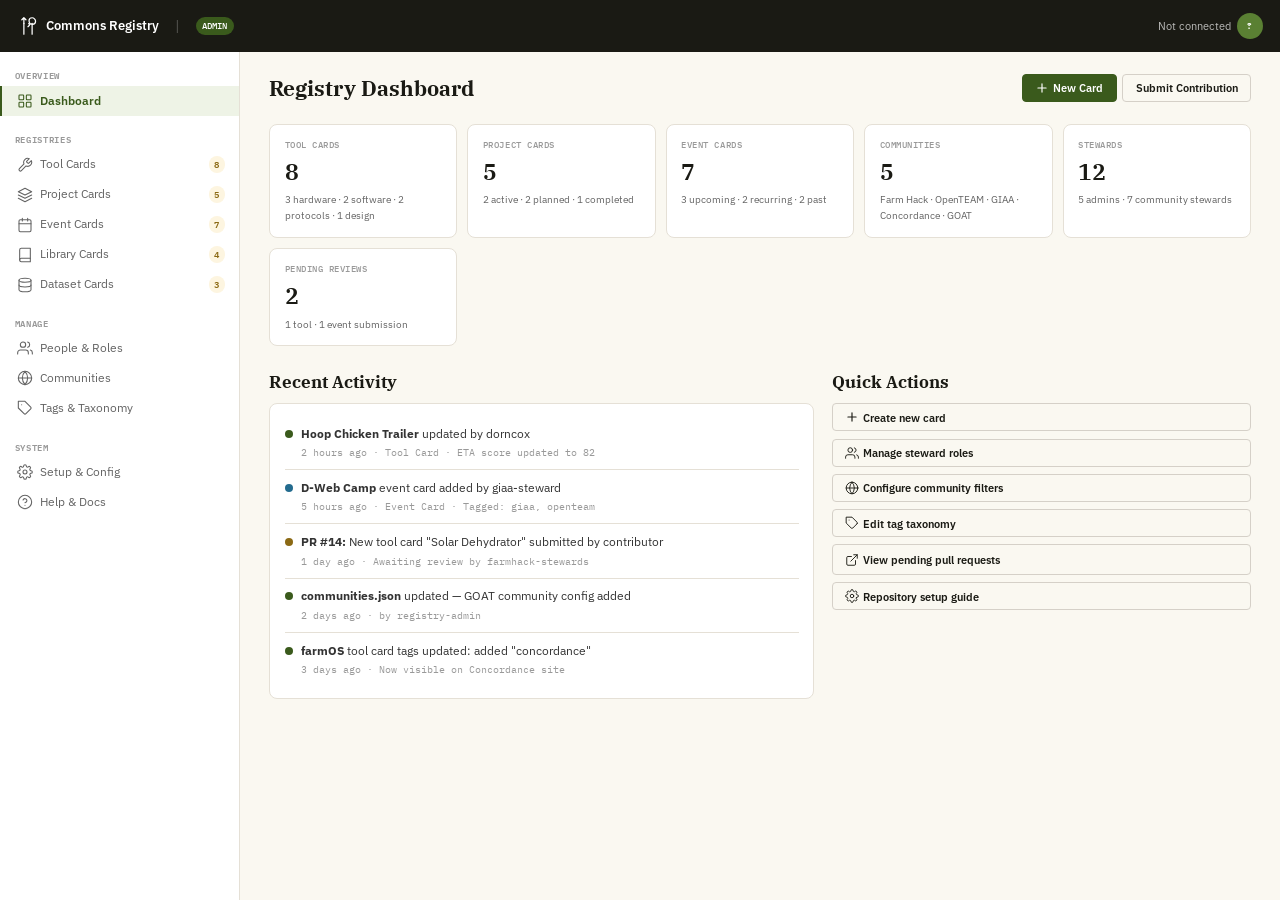
==== commit 6235686d: "Add files via upload" ====
--- a/commons-registry-admin-v2.html
+++ b/commons-registry-admin-v2.html
@@ -218,6 +218,7 @@
         <h1>Registry Dashboard</h1>
         <div class="actions">
           <button class="btn btn-olive" onclick="openNewCard()"><svg><use href="#i-plus"/></svg> New Card</button>
+          <button class="btn btn-ghost" onclick="document.getElementById('contrib-modal').classList.add('open')">Submit Contribution</button>
         </div>
       </div>
 
@@ -550,413 +551,663 @@
         <div class="form-group"><label>Source Repository</label><input type="url" id="ed-repo" placeholder="https://github.com/..."></div>
       </div>
     </div>
+        <!-- Modal footer: type-specific dynamic fields injected here -->
+    <div id="ed-type-fields"></div>
+    </div><!-- end modal-body -->
+
+    <div class="modal-foot" style="flex-wrap:wrap;gap:.5rem;">
+      <button class="btn btn-ghost" onclick="closeModal()">Cancel</button>
+      <button class="btn btn-ghost" onclick="downloadJSON()">
+        <svg width="14" height="14" fill="none" stroke="currentColor" stroke-width="2" stroke-linecap="round"><path d="M12 15H4a1 1 0 01-1-1V4a1 1 0 011-1h5l4 4v7a1 1 0 01-1 1z"/><path d="M9 3v4h4"/><path d="M7 11v4M5 13l2 2 2-2"/></svg>
+        Download JSON
+      </button>
+      <button class="btn btn-ghost" onclick="submitToGitLab()">
+        <svg width="14" height="14" fill="none" stroke="currentColor" stroke-width="2" stroke-linecap="round" stroke-linejoin="round"><path d="M10.75 10.75L14 7.5l-3.25-3.25"/><path d="M7 7.5h7"/><path d="M2 14V3"/></svg>
+        Submit to GitLab
+      </button>
+      <button class="btn btn-olive" onclick="saveCard()">
+        <svg width="14" height="14" fill="none" stroke="currentColor" stroke-width="2" stroke-linecap="round"><path d="M4 13h8a1 1 0 001-1V7l-4-4H4a1 1 0 00-1 1v8a1 1 0 001 1z"/><path d="M9 3v4h4"/><path d="M6 8h4M6 11h4"/></svg>
+        Save &amp; Publish
+      </button>
+    </div>
+  </div><!-- end .modal -->
+</div><!-- end #editor-modal -->
+
+<!-- ─── CONTRIBUTION FORM MODAL (public-facing, no token needed) ─── -->
+<div class="modal-overlay" id="contrib-modal">
+  <div class="modal" style="max-width:580px;">
+    <div class="modal-head">
+      <h3>Submit a Contribution</h3>
+      <button class="close" onclick="document.getElementById('contrib-modal').classList.remove('open')">&times;</button>
+    </div>
+    <div class="modal-body">
+      <div class="info-box" style="margin-bottom:1rem;">
+        <h4>How this works</h4>
+        Filling this form creates a pre-populated GitLab issue in the commons-registry repository.
+        A steward reviews it and merges the entry within 1–5 days. No account required to submit —
+        but creating a free GitLab account lets you track your submission.
+      </div>
+      <div class="form-grid">
+        <div class="form-group full"><label>Your Name / Org</label>
+          <input type="text" id="cf-name" placeholder="e.g. Jane — Green Hollow Farm"></div>
+        <div class="form-group full"><label>Contribution Type</label>
+          <select id="cf-type" onchange="updateContribFields()">
+            <option value="">— select —</option>
+            <option value="new-tool">Submit a new Tool</option>
+            <option value="new-project">Submit a new Project</option>
+            <option value="new-event">Submit an Event</option>
+            <option value="new-resource">Submit a Resource / Inspiration</option>
+            <option value="update">Propose an update to existing card</option>
+            <option value="resource-link">Add a resource link</option>
+            <option value="attribution">Add attribution</option>
+            <option value="issue">Report an issue</option>
+          </select>
+        </div>
+        <div class="form-group full" id="cf-title-wrap" style="display:none;"><label>Card Title</label>
+          <input type="text" id="cf-title" placeholder="Name of the tool, project, or event"></div>
+        <div class="form-group full"><label>URL or Resource Description</label>
+          <input type="url" id="cf-url" placeholder="https:// or describe your contribution…"></div>
+        <div class="form-group full"><label>Attribution &amp; Context</label>
+          <textarea id="cf-context" rows="4" placeholder="Who created this? What is it for? Any consent or access notes?"></textarea></div>
+        <div class="form-group full"><label>Communities (where should this appear?)</label>
+          <div class="multi-check">
+            <label><input type="checkbox" id="cf-c-farmhack" value="farmhack"> Farm Hack</label>
+            <label><input type="checkbox" id="cf-c-openteam" value="openteam" checked> OpenTEAM</label>
+            <label><input type="checkbox" id="cf-c-giaa" value="giaa"> GIAA</label>
+            <label><input type="checkbox" id="cf-c-goat" value="goat"> GOAT</label>
+            <label><input type="checkbox" id="cf-c-akc" value="akc"> Ag Knowledge Concordance</label>
+          </div>
+        </div>
+      </div>
+    </div>
     <div class="modal-foot">
-      <button class="btn btn-ghost" onclick="closeModal()">Cancel</button>
-      <button class="btn btn-ghost">Save as Draft</button>
-      <button class="btn btn-olive" onclick="saveCard()">Save &amp; Publish</button>
+      <button class="btn btn-ghost" onclick="document.getElementById('contrib-modal').classList.remove('open')">Cancel</button>
+      <button class="btn btn-olive" onclick="submitContribToGitLab()">
+        → Submit via GitLab Issue
+      </button>
     </div>
   </div>
 </div>
 
+<!-- ─── JSON PREVIEW MODAL ─── -->
+<div class="modal-overlay" id="json-modal">
+  <div class="modal" style="max-width:680px;">
+    <div class="modal-head">
+      <h3>JSON Preview</h3>
+      <button class="close" onclick="document.getElementById('json-modal').classList.remove('open')">&times;</button>
+    </div>
+    <div class="modal-body">
+      <pre id="json-preview" style="background:var(--bg);border:1px solid var(--rule);border-radius:var(--r);padding:1rem;font-size:.78rem;overflow-x:auto;max-height:60vh;white-space:pre-wrap;word-break:break-all;"></pre>
+    </div>
+    <div class="modal-foot">
+      <button class="btn btn-ghost" onclick="document.getElementById('json-modal').classList.remove('open')">Close</button>
+      <button class="btn btn-olive" onclick="doDownloadJSON()">⬇ Download File</button>
+    </div>
+  </div>
+</div>
 
 <script>
 // ============================================================
 // GIT PLATFORM ABSTRACTION LAYER
 // Supports GitHub, GitLab, and Gitea/Forgejo/Codeberg
-// Each adapter: getUser, getRepoInfo, readFile, writeFile,
-//   listPRs, createBranch, createPR
 // ============================================================
 
 const GitAdapters = {
-
-  // ---- GITHUB ----
   github: {
     name: 'GitHub',
     base: () => 'https://api.github.com',
     hdrs: (t) => ({ 'Authorization': 'Bearer ' + t, 'Accept': 'application/vnd.github+json', 'Content-Type': 'application/json' }),
-
     async getUser(token) {
       const r = await fetch(this.base() + '/user', { headers: this.hdrs(token) });
       if (!r.ok) throw new Error('Invalid GitHub token');
       const u = await r.json();
-      return { login: u.login, name: u.name || u.login, avatar: u.avatar_url, url: u.html_url };
+      return { login: u.login, name: u.name || u.login, avatar: u.avatar_url };
     },
-
-    async getRepoInfo(token, repo) {
-      const r = await fetch(this.base() + '/repos/' + repo, { headers: this.hdrs(token) });
-      if (!r.ok) throw new Error('Cannot access repo: ' + repo);
-      const d = await r.json();
-      return { name: d.full_name, url: d.html_url, permissions: d.permissions || {}, default_branch: d.default_branch };
-    },
-
     async readFile(token, repo, path, branch) {
       const r = await fetch(this.base() + '/repos/' + repo + '/contents/' + path + '?ref=' + branch, { headers: this.hdrs(token) });
       if (!r.ok) return { exists: false, content: null, sha: null };
       const d = await r.json();
       return { exists: true, content: JSON.parse(atob(d.content)), sha: d.sha };
     },
-
     async writeFile(token, repo, path, content, message, branch, sha) {
-      const body = { message: message, content: btoa(unescape(encodeURIComponent(JSON.stringify(content, null, 2)))), branch: branch };
+      const body = { message, content: btoa(unescape(encodeURIComponent(JSON.stringify(content, null, 2)))), branch };
       if (sha) body.sha = sha;
       const r = await fetch(this.base() + '/repos/' + repo + '/contents/' + path, {
         method: 'PUT', headers: this.hdrs(token), body: JSON.stringify(body)
       });
       if (!r.ok) { const e = await r.json(); throw new Error(e.message || 'Write failed'); }
       return true;
+    }
+  },
+
+  gitlab: {
+    name: 'GitLab',
+    base: (cfg) => (cfg.instance || 'https://gitlab.com') + '/api/v4',
+    hdrs: (t) => ({ 'Authorization': 'Bearer ' + t, 'Content-Type': 'application/json' }),
+    async getUser(token, cfg) {
+      const r = await fetch(this.base(cfg) + '/user', { headers: this.hdrs(token) });
+      if (!r.ok) throw new Error('Invalid GitLab token');
+      const u = await r.json();
+      return { login: u.username, name: u.name, avatar: u.avatar_url };
     },
-
-    async listPRs(token, repo) {
-      const r = await fetch(this.base() + '/repos/' + repo + '/pulls?state=open', { headers: this.hdrs(token) });
-      if (!r.ok) return [];
-      return (await r.json()).map(function(p) { return { number: p.number, title: p.title, author: p.user.login, url: p.html_url, created: p.created_at }; });
+    async readFile(token, repo, path, branch, cfg) {
+      const encodedPath = encodeURIComponent(path);
+      const encodedRepo = encodeURIComponent(repo);
+      const r = await fetch(this.base(cfg) + '/projects/' + encodedRepo + '/repository/files/' + encodedPath + '?ref=' + branch, { headers: this.hdrs(token) });
+      if (!r.ok) return { exists: false, content: null, sha: null };
+      const d = await r.json();
+      try { return { exists: true, content: JSON.parse(atob(d.content)), sha: d.last_commit_id }; }
+      catch(e) { return { exists: true, content: [], sha: d.last_commit_id }; }
     },
-
-    async createBranch(token, repo, branchName, fromBranch) {
-      var refR = await fetch(this.base() + '/repos/' + repo + '/git/ref/heads/' + fromBranch, { headers: this.hdrs(token) });
-      if (!refR.ok) throw new Error('Cannot read base branch');
-      var sha = (await refR.json()).object.sha;
-      var r = await fetch(this.base() + '/repos/' + repo + '/git/refs', {
-        method: 'POST', headers: this.hdrs(token),
-        body: JSON.stringify({ ref: 'refs/heads/' + branchName, sha: sha })
+    async writeFile(token, repo, path, content, message, branch, sha, cfg) {
+      const encodedPath = encodeURIComponent(path);
+      const encodedRepo = encodeURIComponent(repo);
+      const body = { branch, commit_message: message, content: JSON.stringify(content, null, 2) };
+      const exists = !!sha;
+      const r = await fetch(this.base(cfg) + '/projects/' + encodedRepo + '/repository/files/' + encodedPath, {
+        method: exists ? 'PUT' : 'POST',
+        headers: this.hdrs(token),
+        body: JSON.stringify(body)
       });
-      if (!r.ok) throw new Error('Cannot create branch');
+      if (!r.ok) { const e = await r.json(); throw new Error(e.message || 'Write failed'); }
       return true;
     },
-
-    async createPR(token, repo, title, head, base, body) {
-      var r = await fetch(this.base() + '/repos/' + repo + '/pulls', {
-        method: 'POST', headers: this.hdrs(token),
-        body: JSON.stringify({ title: title, head: head, base: base, body: body })
-      });
-      if (!r.ok) throw new Error('Cannot create pull request');
-      var d = await r.json();
-      return { number: d.number, url: d.html_url };
+    // Build a pre-filled new-file URL (no token needed — opens GitLab web editor)
+    newFileUrl(repo, path, content, instance) {
+      const base = (instance || 'https://gitlab.com') + '/' + repo + '/-/new/main/';
+      const params = new URLSearchParams({ file_name: path, content: content });
+      return base + '?' + params.toString();
     },
-
-    prTerm: 'Pull Request',
-    prTermPlural: 'Pull Requests'
-  },
-
-  // ---- GITLAB ----
-  gitlab: {
-    name: 'GitLab',
-    _inst: 'https://gitlab.com',
-    setInstance: function(u) { this._inst = u.replace(/\/+$/, ''); },
-    base: function() { return this._inst; },
-    hdrs: (t) => ({ 'PRIVATE-TOKEN': t, 'Content-Type': 'application/json' }),
-    pid: (repo) => encodeURIComponent(repo),
-
-    async getUser(token) {
-      var r = await fetch(this.base() + '/api/v4/user', { headers: this.hdrs(token) });
-      if (!r.ok) throw new Error('Invalid GitLab token');
-      var u = await r.json();
-      return { login: u.username, name: u.name || u.username, avatar: u.avatar_url, url: u.web_url };
-    },
-
-    async getRepoInfo(token, repo) {
-      var r = await fetch(this.base() + '/api/v4/projects/' + this.pid(repo), { headers: this.hdrs(token) });
-      if (!r.ok) throw new Error('Cannot access project: ' + repo);
-      var d = await r.json();
-      var perms = d.permissions || {};
-      var lvl = Math.max((perms.project_access || {}).access_level || 0, (perms.group_access || {}).access_level || 0);
-      return { name: d.path_with_namespace, url: d.web_url, permissions: { admin: lvl >= 40, push: lvl >= 30, pull: true }, default_branch: d.default_branch };
-    },
-
-    async readFile(token, repo, path, branch) {
-      var url = this.base() + '/api/v4/projects/' + this.pid(repo) + '/repository/files/' + encodeURIComponent(path) + '?ref=' + branch;
-      var r = await fetch(url, { headers: this.hdrs(token) });
-      if (!r.ok) return { exists: false, content: null, sha: null };
-      var d = await r.json();
-      return { exists: true, content: JSON.parse(atob(d.content)), sha: d.blob_id };
-    },
-
-    async writeFile(token, repo, path, content, message, branch, sha) {
-      var method = sha ? 'PUT' : 'POST';
-      var url = this.base() + '/api/v4/projects/' + this.pid(repo) + '/repository/files/' + encodeURIComponent(path);
-      var r = await fetch(url, {
-        method: method, headers: this.hdrs(token),
-        body: JSON.stringify({ branch: branch, content: JSON.stringify(content, null, 2), commit_message: message, encoding: 'text' })
-      });
-      if (!r.ok) { var e = await r.json(); throw new Error(e.message || 'Write failed'); }
-      return true;
-    },
-
-    async listPRs(token, repo) {
-      var r = await fetch(this.base() + '/api/v4/projects/' + this.pid(repo) + '/merge_requests?state=opened', { headers: this.hdrs(token) });
-      if (!r.ok) return [];
-      return (await r.json()).map(function(m) { return { number: m.iid, title: m.title, author: m.author.username, url: m.web_url, created: m.created_at }; });
-    },
-
-    async createBranch(token, repo, branchName, fromBranch) {
-      var r = await fetch(this.base() + '/api/v4/projects/' + this.pid(repo) + '/repository/branches', {
-        method: 'POST', headers: this.hdrs(token),
-        body: JSON.stringify({ branch: branchName, ref: fromBranch })
-      });
-      if (!r.ok) throw new Error('Cannot create branch');
-      return true;
-    },
-
-    async createPR(token, repo, title, sourceBranch, targetBranch, description) {
-      var r = await fetch(this.base() + '/api/v4/projects/' + this.pid(repo) + '/merge_requests', {
-        method: 'POST', headers: this.hdrs(token),
-        body: JSON.stringify({ title: title, source_branch: sourceBranch, target_branch: targetBranch, description: description })
-      });
-      if (!r.ok) throw new Error('Cannot create merge request');
-      var d = await r.json();
-      return { number: d.iid, url: d.web_url };
-    },
-
-    prTerm: 'Merge Request',
-    prTermPlural: 'Merge Requests'
-  },
-
-  // ---- GITEA / FORGEJO / CODEBERG ----
-  gitea: {
-    name: 'Gitea',
-    _inst: 'https://codeberg.org',
-    setInstance: function(u) { this._inst = u.replace(/\/+$/, ''); },
-    base: function() { return this._inst; },
-    hdrs: (t) => ({ 'Authorization': 'token ' + t, 'Content-Type': 'application/json' }),
-
-    async getUser(token) {
-      var r = await fetch(this.base() + '/api/v1/user', { headers: this.hdrs(token) });
-      if (!r.ok) throw new Error('Invalid Gitea/Forgejo token');
-      var u = await r.json();
-      return { login: u.login, name: u.full_name || u.login, avatar: u.avatar_url, url: this.base() + '/' + u.login };
-    },
-
-    async getRepoInfo(token, repo) {
-      var r = await fetch(this.base() + '/api/v1/repos/' + repo, { headers: this.hdrs(token) });
-      if (!r.ok) throw new Error('Cannot access repo: ' + repo);
-      var d = await r.json();
-      return { name: d.full_name, url: d.html_url, permissions: d.permissions || {}, default_branch: d.default_branch };
-    },
-
-    async readFile(token, repo, path, branch) {
-      var r = await fetch(this.base() + '/api/v1/repos/' + repo + '/contents/' + path + '?ref=' + branch, { headers: this.hdrs(token) });
-      if (!r.ok) return { exists: false, content: null, sha: null };
-      var d = await r.json();
-      return { exists: true, content: JSON.parse(atob(d.content)), sha: d.sha };
-    },
-
-    async writeFile(token, repo, path, content, message, branch, sha) {
-      var body = { message: message, content: btoa(unescape(encodeURIComponent(JSON.stringify(content, null, 2)))), branch: branch };
-      if (sha) body.sha = sha;
-      var method = sha ? 'PUT' : 'POST';
-      var r = await fetch(this.base() + '/api/v1/repos/' + repo + '/contents/' + path, {
-        method: method, headers: this.hdrs(token), body: JSON.stringify(body)
-      });
-      if (!r.ok) { var e = await r.json(); throw new Error(e.message || 'Write failed'); }
-      return true;
-    },
-
-    async listPRs(token, repo) {
-      var r = await fetch(this.base() + '/api/v1/repos/' + repo + '/pulls?state=open', { headers: this.hdrs(token) });
-      if (!r.ok) return [];
-      var self = this;
-      return (await r.json()).map(function(p) { return { number: p.number, title: p.title, author: p.user.login, url: p.html_url || (self.base() + '/' + repo + '/pulls/' + p.number), created: p.created_at }; });
-    },
-
-    async createBranch(token, repo, branchName, fromBranch) {
-      var r = await fetch(this.base() + '/api/v1/repos/' + repo + '/branches', {
-        method: 'POST', headers: this.hdrs(token),
-        body: JSON.stringify({ new_branch_name: branchName, old_branch_name: fromBranch })
-      });
-      if (!r.ok) throw new Error('Cannot create branch');
-      return true;
-    },
-
-    async createPR(token, repo, title, head, base, body) {
-      var r = await fetch(this.base() + '/api/v1/repos/' + repo + '/pulls', {
-        method: 'POST', headers: this.hdrs(token),
-        body: JSON.stringify({ title: title, head: head, base: base, body: body })
-      });
-      if (!r.ok) throw new Error('Cannot create pull request');
-      var d = await r.json();
-      return { number: d.number, url: d.html_url || (this.base() + '/' + repo + '/pulls/' + d.number) };
-    },
-
-    prTerm: 'Pull Request',
-    prTermPlural: 'Pull Requests'
+    // Build a pre-filled new-issue URL for contributions
+    newIssueUrl(repo, title, body, instance) {
+      const base = (instance || 'https://gitlab.com') + '/' + repo + '/-/issues/new';
+      const params = new URLSearchParams({ 'issue[title]': title, 'issue[description]': body });
+      return base + '?' + params.toString();
+    }
   }
 };
 
 // ============================================================
-// CONFIG MANAGEMENT
+// SCHEMAS — type-specific field definitions
+// ============================================================
+
+const SCHEMAS = {
+  tool: {
+    label: 'Tool',
+    color: 'var(--olive)',
+    fields: [
+      { id:'version', label:'Version', type:'text', placeholder:'v1.0', half:true },
+      { id:'maturity', label:'Maturity', type:'select', options:['prototype','active','stable','deprecated'], half:true },
+      { id:'tool_type', label:'Tool Type', type:'select',
+        options:['field-tool','registry','assessment','intake','interview-kit','governance','hardware','software','protocol','design'], half:true },
+      { id:'live_url', label:'Live URL', type:'url', placeholder:'https://...', full:true },
+      { id:'repo_url', label:'Source Repository', type:'url', placeholder:'https://github.com/...', full:true },
+      { id:'handbooks', label:'Handbooks / Docs URL', type:'url', placeholder:'https://...', full:true },
+      { id:'contribute_url', label:'Contribute URL', type:'url', placeholder:'https://...', half:true },
+      { id:'screenshot', label:'Screenshot URL', type:'url', placeholder:'https://image.thum.io/...', full:true },
+    ]
+  },
+  project: {
+    label: 'Project',
+    color: 'var(--sky)',
+    fields: [
+      { id:'status', label:'Status', type:'select', options:['active','archived','seeking-collaborators','planning'], half:true },
+      { id:'cat', label:'Category', type:'select', options:['data-trust','commons','sovereignty','interop','regen-econ','infrastructure'], half:true },
+      { id:'phase', label:'Phase', type:'text', placeholder:'Collabathon / Active development / Published', full:true },
+      { id:'outputs', label:'Outputs', type:'textarea', placeholder:'Published site · ETA rubric · Documentation...', full:true },
+      { id:'repo_url', label:'Source Repository', type:'url', placeholder:'https://github.com/...', half:true },
+      { id:'site_url', label:'Project Site URL', type:'url', placeholder:'https://...', half:true },
+    ]
+  },
+  event: {
+    label: 'Event',
+    color: 'var(--earth)',
+    fields: [
+      { id:'start', label:'Start Date/Time', type:'datetime-local', half:true },
+      { id:'end', label:'End Date/Time', type:'datetime-local', half:true },
+      { id:'location', label:'Location', type:'text', placeholder:'Online / City, Country', half:true },
+      { id:'format', label:'Format', type:'select', options:['virtual','in-person','hybrid'], half:true },
+      { id:'url', label:'Event Page URL', type:'url', placeholder:'https://...', full:true },
+      { id:'registration_url', label:'Registration URL', type:'url', placeholder:'https://...', full:true },
+      { id:'series', label:'Series Name', type:'text', placeholder:'Monthly Community Call', half:true },
+      { id:'recurrence', label:'Recurrence', type:'text', placeholder:'Monthly · third Thursday', half:true },
+    ]
+  },
+  library: {
+    label: 'Resource / Inspiration',
+    color: '#6b4c9e',
+    fields: [
+      { id:'resource_type', label:'Resource Type', type:'select', options:['book','essay','tool','dataset','film','podcast','report'], half:true },
+      { id:'author', label:'Author(s)', type:'text', placeholder:'Wendell Berry', half:true },
+      { id:'year', label:'Year', type:'text', placeholder:'2004', half:true },
+      { id:'canonical_url', label:'Canonical URL', type:'url', placeholder:'https://...', half:true },
+    ]
+  },
+  dataset: {
+    label: 'Dataset',
+    color: '#236b8e',
+    fields: [
+      { id:'format', label:'Format', type:'text', placeholder:'CSV · JSON · GeoJSON', half:true },
+      { id:'api_url', label:'API / Download URL', type:'url', placeholder:'https://...', full:true },
+      { id:'update_freq', label:'Update Frequency', type:'text', placeholder:'Daily · Monthly · One-time', half:true },
+      { id:'spatial_coverage', label:'Spatial Coverage', type:'text', placeholder:'Northeast USA', half:true },
+    ]
+  }
+};
+
+// ============================================================
+// CONFIG
 // ============================================================
 
 function getConfig() {
   return {
-    platform: document.getElementById('cfg-platform').value,
-    instance: (document.getElementById('cfg-instance') || {}).value || '',
-    token: document.getElementById('cfg-token').value,
-    repo: document.getElementById('cfg-repo').value,
-    branch: document.getElementById('cfg-branch').value || 'main',
-    pagesUrl: (document.getElementById('cfg-pages-url') || {}).value || ''
+    platform: document.getElementById('cfg-platform')?.value || 'gitlab',
+    token: document.getElementById('cfg-token')?.value || '',
+    repo: document.getElementById('cfg-repo')?.value || 'dornawcox/commons-registry',
+    branch: document.getElementById('cfg-branch')?.value || 'main',
+    instance: document.getElementById('cfg-instance')?.value || '',
+    pagesUrl: document.getElementById('cfg-pages')?.value || ''
   };
 }
 
-function getAdapter() {
-  var cfg = getConfig();
-  var adapter = GitAdapters[cfg.platform];
-  if (cfg.platform !== 'github' && cfg.instance) {
-    adapter.setInstance(cfg.instance);
-  }
-  return adapter;
-}
+function getAdapter() { return GitAdapters[getConfig().platform] || GitAdapters.gitlab; }
 
 function saveConfig() {
   var cfg = getConfig();
-  var keys = { reg_platform: cfg.platform, reg_instance: cfg.instance, reg_token: cfg.token, reg_repo: cfg.repo, reg_branch: cfg.branch, reg_pages: cfg.pagesUrl };
-  for (var k in keys) sessionStorage.setItem(k, keys[k]);
-  document.getElementById('conn-result').innerHTML = '<span style="color:var(--olive)">\u2713 Configuration saved to session.</span>';
+  sessionStorage.setItem('reg-cfg', JSON.stringify(cfg));
+  document.getElementById('cfg-saved').style.display = 'inline';
+  setTimeout(function() { document.getElementById('cfg-saved').style.display = 'none'; }, 2000);
 }
 
 function restoreConfig() {
-  var map = { 'cfg-platform': 'reg_platform', 'cfg-token': 'reg_token', 'cfg-repo': 'reg_repo', 'cfg-branch': 'reg_branch', 'cfg-instance': 'reg_instance', 'cfg-pages-url': 'reg_pages' };
-  for (var elId in map) {
-    var val = sessionStorage.getItem(map[elId]);
-    var el = document.getElementById(elId);
-    if (val && el) el.value = val;
+  try {
+    var s = JSON.parse(sessionStorage.getItem('reg-cfg') || '{}');
+    if (s.platform) document.getElementById('cfg-platform').value = s.platform;
+    if (s.token)    document.getElementById('cfg-token').value = s.token;
+    if (s.repo)     document.getElementById('cfg-repo').value = s.repo;
+    if (s.branch)   document.getElementById('cfg-branch').value = s.branch;
+    if (s.instance) { document.getElementById('cfg-instance').value = s.instance; }
+    if (s.pagesUrl) document.getElementById('cfg-pages').value = s.pagesUrl;
+    onPlatformChange();
+  } catch(e) {}
+}
+
+function onPlatformChange() {
+  var p = document.getElementById('cfg-platform')?.value;
+  var wrap = document.getElementById('cfg-instance-wrap');
+  var tokenHelp = document.getElementById('cfg-token-help');
+  var tokenLabel = document.getElementById('cfg-token-label');
+  if (!wrap) return;
+  if (p === 'github') {
+    wrap.style.display = 'none';
+    tokenLabel.textContent = 'Personal Access Token (repo scope)';
+    tokenHelp.innerHTML = 'Create at <a href="https://github.com/settings/tokens/new?scopes=repo" target="_blank">github.com → Settings → Tokens</a>. Stored in session only.';
+  } else if (p === 'gitlab') {
+    wrap.style.display = 'block';
+    tokenLabel.textContent = 'Personal Access Token (api scope)';
+    tokenHelp.innerHTML = 'Create at <a href="https://gitlab.com/-/user_settings/personal_access_tokens" target="_blank">gitlab.com → Profile → Access Tokens</a>. Scope: <code>api</code>. Stored in session only.';
+  } else {
+    wrap.style.display = 'block';
+    tokenLabel.textContent = 'Personal Access Token';
+    tokenHelp.textContent = 'Stored in browser session only.';
   }
-  onPlatformChange();
-}
-
-// ============================================================
-// PLATFORM-SPECIFIC HELP TEXT
-// ============================================================
-
-var GUIDES = {
-  github: {
-    token: '<ol><li>Go to <a href="https://github.com/settings/tokens" target="_blank">GitHub Settings \u2192 Developer Settings \u2192 Personal Access Tokens</a></li><li>Click <strong>Generate new token (classic)</strong></li><li>Name: <code>commons-registry-admin</code></li><li>Scope: <code>repo</code> (full control)</li><li>Copy the <code>ghp_...</code> token and paste above</li></ol>',
-    protection: '<ol><li><strong>Settings \u2192 Branches \u2192 Add rule</strong> for <code>main</code></li><li>Enable: <em>Require pull request reviews</em> (1 approval)</li><li>Enable: <em>Require review from Code Owners</em></li><li>Enable: <em>Require status checks</em> (select <code>validate</code>)</li></ol><p style="font-size:.82rem;">Admins can bypass via "Allow specified actors."</p>',
-    teams: '<ol><li><strong>Organization \u2192 Teams \u2192 New Team</strong></li><li>Create: <code>registry-admins</code>, <code>farmhack-stewards</code>, <code>openteam-stewards</code>, <code>giaa-stewards</code>, <code>concordance-stewards</code></li><li>Add members, grant <strong>Write</strong> access to the registry repo</li></ol>',
-    pages: '<ol><li><strong>Settings \u2192 Pages</strong></li><li>Source: Deploy from branch <code>main</code>, folder <code>/</code></li><li>Live in ~1 minute at <code>https://owner.github.io/repo/</code></li></ol><p>Community sites fetch JSON from this URL. No API keys needed for reading.</p>'
-  },
-  gitlab: {
-    token: '<ol><li>Go to <a href="https://gitlab.com/-/user_settings/personal_access_tokens" target="_blank">GitLab \u2192 User Settings \u2192 Access Tokens</a></li><li>Name: <code>commons-registry-admin</code></li><li>Scopes: <code>api</code>, <code>read_repository</code>, <code>write_repository</code></li><li>Copy the <code>glpat-...</code> token</li></ol><p style="font-size:.82rem;"><strong>Advantage:</strong> GitLab supports PKCE OAuth \u2014 no server-side proxy needed for production OAuth.</p>',
-    protection: '<ol><li><strong>Settings \u2192 Repository \u2192 Protected Branches</strong></li><li>Protect <code>main</code></li><li>Allowed to merge: <em>Maintainers</em></li><li>Allowed to push: <em>No one</em> (forces merge requests)</li><li>Require 1+ approval</li></ol><p style="font-size:.82rem;">GitLab Free has more granular protection than GitHub Free. CODEOWNERS enforcement requires Premium.</p>',
-    teams: '<ol><li><strong>Group \u2192 Members \u2192 Invite</strong></li><li>Create a GitLab Group for your organization</li><li>Use subgroups or roles: Guest, Reporter, Developer, Maintainer, Owner</li><li>Map: Developer = Contributor, Maintainer = Steward, Owner = Admin</li></ol><p style="font-size:.82rem;">GitLab uses Groups and Roles instead of Teams.</p>',
-    pages: '<p>GitLab Pages requires a CI pipeline. The <code>.gitlab-ci.yml</code> above includes a <code>pages:</code> job that copies data files to <code>public/</code>.</p><p>Live at <code>https://username.gitlab.io/repo/</code> after first pipeline succeeds.</p>'
-  },
-  gitea: {
-    token: '<ol><li>Go to <strong>User Settings \u2192 Applications</strong> on your Gitea instance</li><li>Under "Manage Access Tokens," name: <code>commons-registry-admin</code></li><li>Permissions: <code>repo</code> (read/write)</li><li>Click <strong>Generate Token</strong></li></ol><p style="font-size:.82rem;">For <strong>Codeberg</strong>: same at <a href="https://codeberg.org/user/settings/applications" target="_blank">codeberg.org/user/settings/applications</a>. For <strong>Forgejo</strong>: identical to Gitea.</p>',
-    protection: '<ol><li><strong>Repository Settings \u2192 Branches \u2192 Branch Protection</strong></li><li>Select <code>main</code></li><li>Enable: <em>Require pull request reviews</em></li><li>Required approvals: 1</li><li>Enable: <em>Block push</em></li></ol><p style="font-size:.82rem;">Gitea/Forgejo offer full protection on all tiers. CODEOWNERS in 1.21+.</p>',
-    teams: '<ol><li><strong>Organization Settings \u2192 Teams \u2192 New Team</strong></li><li>Create teams matching community steward groups</li><li>Permissions: Read, Write, Admin</li><li>Assign repos to each team</li></ol><p style="font-size:.82rem;">Gitea Teams work like GitHub Teams \u2014 same concept.</p>',
-    pages: '<p><strong>Gitea 1.17+</strong> has built-in Pages (may need admin to enable).</p><p><strong>Codeberg</strong> has Pages built-in \u2014 push to <code>pages</code> branch.</p><p><strong>Self-hosted:</strong> Point nginx/Caddy at the raw file URLs. This aligns with <strong>Pillar 2</strong> \u2014 community-managed infrastructure.</p>'
-  }
-};
-
-function onPlatformChange() {
-  var p = document.getElementById('cfg-platform').value;
-  document.getElementById('cfg-instance-wrap').style.display = (p !== 'github') ? '' : 'none';
-
-  var tok = document.getElementById('cfg-token');
-  if (p === 'github') tok.placeholder = 'ghp_xxxxxxxxxxxxxxxxxxxx';
-  else if (p === 'gitlab') tok.placeholder = 'glpat-xxxxxxxxxxxxxxxxxxxx';
-  else tok.placeholder = 'xxxxxxxxxxxxxxxxxxxxxxxx';
-
-  var g = GUIDES[p];
-  document.getElementById('guide-token-body').innerHTML = g.token;
-  document.getElementById('guide-protection-body').innerHTML = g.protection;
-  document.getElementById('guide-teams-body').innerHTML = g.teams;
-  document.getElementById('guide-pages-body').innerHTML = g.pages;
-
-  var names = { github: 'GitHub', gitlab: 'GitLab', gitea: 'Gitea' };
-  document.querySelector('.topbar .env').textContent = 'ADMIN \u00b7 ' + names[p];
-}
-
-function showCI(btn, platform) {
-  btn.closest('.filter-rail').querySelectorAll('.chip').forEach(function(c) { c.classList.remove('on'); });
-  btn.classList.add('on');
-  ['github','gitlab','gitea'].forEach(function(p) {
-    var el = document.getElementById('ci-' + p);
-    if (el) el.style.display = (p === platform) ? '' : 'none';
-  });
-}
-
-// ============================================================
-// CORE ACTIONS (use adapter abstraction)
-// ============================================================
+}
+
+function showCI(platform) {
+  document.querySelectorAll('.ci-block').forEach(function(b){ b.style.display='none'; });
+  var el = document.getElementById('ci-'+platform);
+  if (el) el.style.display='block';
+}
 
 async function testConnection() {
   var cfg = getConfig();
   var adapter = getAdapter();
   var out = document.getElementById('conn-result');
   if (!cfg.token) { out.innerHTML = '<span style="color:var(--red)">Enter a token first.</span>'; return; }
-  out.innerHTML = '<span style="color:var(--muted)">Connecting to ' + adapter.name + '...</span>';
+  out.innerHTML = '<span style="color:var(--muted)">Connecting to ' + adapter.name + '…</span>';
   try {
-    var user = await adapter.getUser(cfg.token);
-    var repo = await adapter.getRepoInfo(cfg.token, cfg.repo);
-    document.getElementById('user-name').textContent = user.login;
-    document.getElementById('user-avatar').textContent = user.login.substring(0, 2).toUpperCase();
-    var perm = repo.permissions.admin ? 'Admin' : repo.permissions.push ? 'Write' : 'Read';
-    out.innerHTML = '<span style="color:var(--olive)">\u2713 Connected as <strong>' + user.login + '</strong> to <strong>' + repo.name + '</strong> (' + perm + ') via ' + adapter.name + '</span>';
-    saveConfig();
-  } catch (e) {
-    out.innerHTML = '<span style="color:var(--red)">\u2717 ' + e.message + '</span>';
+    var user = await adapter.getUser(cfg.token, cfg);
+    document.getElementById('user-name').textContent = user.name || user.login;
+    document.getElementById('user-avatar').textContent = (user.name || user.login).charAt(0).toUpperCase();
+    out.innerHTML = '<span style="color:var(--olive)">✓ Connected as <strong>' + (user.name || user.login) + '</strong></span>';
+  } catch(e) {
+    out.innerHTML = '<span style="color:var(--red)">✗ ' + e.message + '</span>';
   }
 }
 
-async function saveCard() {
-  var cfg = getConfig();
-  var adapter = getAdapter();
-  if (!cfg.token || !cfg.repo) { alert('Connect to your Git platform first (Setup & Config).'); return; }
-
+// ============================================================
+// EDITOR: open, type-fields, build card object
+// ============================================================
+
+function showPage(id) {
+  document.querySelectorAll('.page').forEach(function(p){ p.classList.remove('active'); });
+  document.querySelectorAll('.sidebar .nav-item').forEach(function(n){ n.classList.remove('active'); });
+  var page = document.getElementById('p-' + id);
+  if (page) page.classList.add('active');
+  if (event && event.currentTarget) event.currentTarget.classList.add('active');
+}
+
+function openNewCard(type) {
+  // Clear all fields
+  ['ed-id','ed-title','ed-sub','ed-desc','ed-tags','ed-region','ed-steward','ed-hylo','ed-url','ed-discuss','ed-repo'].forEach(function(id){
+    var el = document.getElementById(id); if (el) el.value = '';
+  });
+  document.getElementById('ed-status').value = 'draft';
+  document.getElementById('ed-type').value = type || 'tool';
+  updateEditorFields();
+  document.getElementById('editor-modal').classList.add('open');
+  document.getElementById('editor-title').textContent = 'New ' + (SCHEMAS[type || 'tool']?.label || 'Card');
+}
+
+function openEditor(type, id) {
+  document.getElementById('editor-modal').classList.add('open');
+  document.getElementById('editor-title').textContent = 'Edit: ' + id;
+  document.getElementById('ed-type').value = type || 'tool';
+  updateEditorFields();
+}
+
+function updateEditorFields() {
   var type = document.getElementById('ed-type').value;
-  var filePath = 'data/' + type + 's.json';
+  var schema = SCHEMAS[type] || SCHEMAS.tool;
+  var container = document.getElementById('ed-type-fields');
+  if (!container) return;
+
+  var html = '<div style="border-top:1px solid var(--rule);margin-top:.8rem;padding-top:.8rem;">';
+  html += '<div style="font-family:var(--f-mono);font-size:.65rem;text-transform:uppercase;letter-spacing:.06em;color:var(--muted);margin-bottom:.8rem;">Type-specific fields — ' + schema.label + '</div>';
+  html += '<div class="form-grid">';
+  schema.fields.forEach(function(f) {
+    var cls = f.full ? 'form-group full' : 'form-group';
+    html += '<div class="' + cls + '"><label>' + f.label + '</label>';
+    if (f.type === 'select') {
+      html += '<select id="ts-' + f.id + '">';
+      f.options.forEach(function(o){ html += '<option value="' + o + '">' + o + '</option>'; });
+      html += '</select>';
+    } else if (f.type === 'textarea') {
+      html += '<textarea id="ts-' + f.id + '" placeholder="' + (f.placeholder||'') + '"></textarea>';
+    } else {
+      html += '<input type="' + f.type + '" id="ts-' + f.id + '" placeholder="' + (f.placeholder||'') + '">';
+    }
+    html += '</div>';
+  });
+
+  // ETA Score section
+  html += '<div class="form-group full" style="border-top:1px dashed var(--rule);padding-top:.8rem;margin-top:.2rem;">';
+  html += '<label>ETA Score (Ethical Technology Assessment)</label>';
+  html += '<div style="display:grid;grid-template-columns:repeat(5,1fr);gap:.4rem;margin-top:.4rem;">';
+  var dims = ['Data Sovereignty','Accessibility','Ecological Impact','Community Benefit','Transparency'];
+  dims.forEach(function(d){
+    var did = 'ts-eta-' + d.toLowerCase().replace(/\s+/g,'-');
+    html += '<div style="text-align:center;"><div style="font-size:.6rem;color:var(--muted);margin-bottom:.2rem;">' + d + '</div>';
+    html += '<input type="number" id="' + did + '" min="0" max="100" placeholder="—" style="text-align:center;font-weight:700;"></div>';
+  });
+  html += '</div>';
+  html += '<div class="help">Score each dimension 0–100. Overall is averaged automatically.</div></div>';
+
+  // License section
+  html += '<div class="form-group"><label>License</label>';
+  html += '<select id="ts-license">';
+  [['CC-BY-4.0','Creative Commons Attribution 4.0'],['CC-BY-SA-4.0','CC Attribution-ShareAlike 4.0'],
+   ['CC0','CC0 — Public Domain'],['MIT','MIT License'],['GPL-3.0','GPL v3'],
+   ['CERN-OHL-S-2.0','CERN Open Hardware v2 (Strongly Reciprocal)'],
+   ['openteam-data-use-v2','OpenTEAM Data Use Agreement v2'],
+   ['custom','Custom — describe in notes']].forEach(function(l){
+    html += '<option value="' + l[0] + '">' + l[1] + '</option>';
+  });
+  html += '</select></div>';
+  html += '<div class="form-group"><label>License Notes</label>';
+  html += '<input type="text" id="ts-license-notes" placeholder="Any additional access or consent conditions..."></div>';
+
+  html += '</div></div>'; // end form-grid, type-fields
+  container.innerHTML = html;
+}
+
+// ============================================================
+// BUILD CARD OBJECT FROM FORM
+// ============================================================
+
+function buildCard() {
+  var type = document.getElementById('ed-type').value;
+  var schema = SCHEMAS[type] || SCHEMAS.tool;
+
+  var id = document.getElementById('ed-id').value ||
+    (document.getElementById('ed-title').value || '').toLowerCase().replace(/[^a-z0-9]+/g, '-').replace(/^-|-$/g,'');
+
+  // ETA dimensions
+  var dims = ['data-sovereignty','accessibility','ecological-impact','community-benefit','transparency'];
+  var dimNames = ['Data Sovereignty','Accessibility','Ecological Impact','Community Benefit','Transparency'];
+  var etaDims = {};
+  var scores = [];
+  dims.forEach(function(d, i) {
+    var el = document.getElementById('ts-eta-' + d);
+    var val = el && el.value ? parseInt(el.value) : null;
+    if (val !== null) { etaDims[d] = val; scores.push(val); }
+  });
+  var etaOverall = scores.length ? Math.round(scores.reduce(function(a,b){return a+b;},0)/scores.length) : null;
+
+  // Type-specific fields
+  var typeData = {};
+  (schema.fields || []).forEach(function(f) {
+    var el = document.getElementById('ts-' + f.id);
+    if (el && el.value) typeData[f.id] = el.value;
+  });
+
+  var communities = Array.from(document.querySelectorAll('#editor-modal .multi-check input:checked')).map(function(cb){ return cb.value; });
 
   var card = {
-    id: document.getElementById('ed-id').value || document.getElementById('ed-title').value.toLowerCase().replace(/[^a-z0-9]+/g, '-'),
+    id: id,
     type: type,
     title: document.getElementById('ed-title').value,
     subtitle: document.getElementById('ed-sub').value,
     description: document.getElementById('ed-desc').value,
     status: document.getElementById('ed-status').value,
-    communities: Array.from(document.querySelectorAll('#editor-modal .multi-check input:checked')).map(function(cb) { return cb.value; }),
-    tags: document.getElementById('ed-tags').value.split(',').map(function(t) { return t.trim(); }).filter(Boolean),
-    category: document.getElementById('ed-cat').value,
+    communities: communities,
+    tags: (document.getElementById('ed-tags').value || '').split(',').map(function(t){ return t.trim(); }).filter(Boolean),
+    category: document.getElementById('ed-cat')?.value || '',
     region: document.getElementById('ed-region').value,
-    steward: { name: document.getElementById('ed-steward').value, hylo_profile: document.getElementById('ed-hylo').value },
-    links: { canonical: document.getElementById('ed-url').value, discussion: document.getElementById('ed-discuss').value, source_repo: document.getElementById('ed-repo').value },
-    dates: { created: new Date().toISOString().split('T')[0], updated: new Date().toISOString().split('T')[0] },
-    metadata: { license: 'CC-BY-4.0' }
+    steward: {
+      name: document.getElementById('ed-steward').value,
+      hylo_profile: document.getElementById('ed-hylo').value
+    },
+    links: {
+      canonical: document.getElementById('ed-url').value,
+      discussion: document.getElementById('ed-discuss').value,
+      source_repo: document.getElementById('ed-repo').value
+    },
+    license: {
+      spdx: document.getElementById('ts-license')?.value || 'CC-BY-4.0',
+      notes: document.getElementById('ts-license-notes')?.value || ''
+    },
+    dates: {
+      created: new Date().toISOString().split('T')[0],
+      updated: new Date().toISOString().split('T')[0]
+    },
+    source_org: 'openteam'
   };
 
+  // Merge type-specific fields at top level
+  Object.assign(card, typeData);
+
+  // ETA score
+  if (etaOverall !== null) {
+    card.eta_score = {
+      overall: etaOverall,
+      version: '2.0',
+      assessed_date: new Date().toISOString().split('T')[0],
+      dimensions: etaDims
+    };
+  }
+
+  return card;
+}
+
+// ============================================================
+// DOWNLOAD JSON
+// ============================================================
+
+var _lastCard = null;
+
+function downloadJSON() {
+  _lastCard = buildCard();
+  var json = JSON.stringify(_lastCard, null, 2);
+  document.getElementById('json-preview').textContent = json;
+  document.getElementById('json-modal').classList.add('open');
+}
+
+function doDownloadJSON() {
+  if (!_lastCard) return;
+  var json = JSON.stringify(_lastCard, null, 2);
+  var blob = new Blob([json], { type: 'application/json' });
+  var url = URL.createObjectURL(blob);
+  var a = document.createElement('a');
+  a.href = url;
+  a.download = (_lastCard.type || 'card') + 's/' + (_lastCard.id || 'entry') + '.json';
+  document.body.appendChild(a);
+  a.click();
+  document.body.removeChild(a);
+  URL.revokeObjectURL(url);
+}
+
+// ============================================================
+// SUBMIT TO GITLAB (pre-filled web editor URL — no token needed)
+// ============================================================
+
+function submitToGitLab() {
+  var cfg = getConfig();
+  var card = buildCard();
+  var json = JSON.stringify(card, null, 2);
+
+  // File path in the registry repo
+  var filePath = 'registry/' + card.type + 's/' + (card.id || 'new-entry') + '.json';
+
+  if (cfg.platform === 'gitlab' || !cfg.token) {
+    // Open GitLab web editor pre-filled (no auth required on public repo)
+    var instance = cfg.instance || 'https://gitlab.com';
+    var repo = cfg.repo || 'openteam/commons-registry';
+    var url = instance + '/' + repo + '/-/new/main/?' +
+      'file_name=' + encodeURIComponent(filePath) +
+      '&content=' + encodeURIComponent(json);
+    window.open(url, '_blank');
+  } else if (cfg.platform === 'github') {
+    // GitHub new file URL
+    var ghUrl = 'https://github.com/' + (cfg.repo || 'openteam/commons-registry') +
+      '/new/main/?filename=' + encodeURIComponent(filePath) +
+      '&value=' + encodeURIComponent(json);
+    window.open(ghUrl, '_blank');
+  } else {
+    alert('Open the JSON preview, copy the content, then create a new file at:\n' + filePath);
+    downloadJSON();
+  }
+}
+
+// ============================================================
+// SAVE CARD (direct API write — requires token)
+// ============================================================
+
+async function saveCard() {
+  var cfg = getConfig();
+  var adapter = getAdapter();
+  if (!cfg.token || !cfg.repo) {
+    alert('Connect to your Git platform first (Setup & Config tab).');
+    return;
+  }
+
+  var card = buildCard();
+  var filePath = 'registry/' + card.type + 's/' + card.id + '.json';
+
   try {
-    var file = await adapter.readFile(cfg.token, cfg.repo, filePath, cfg.branch);
-    var cards = file.exists ? file.content : [];
-    if (!Array.isArray(cards)) cards = [];
-
-    var idx = cards.findIndex(function(c) { return c.id === card.id; });
-    if (idx >= 0) {
-      var prev = cards[idx];
-      cards[idx] = Object.assign({}, prev, card);
-      cards[idx].dates = Object.assign({}, prev.dates, { updated: card.dates.updated });
-    } else {
-      cards.push(card);
-    }
-
-    var verb = idx >= 0 ? 'Update' : 'Add';
-    await adapter.writeFile(cfg.token, cfg.repo, filePath, cards, verb + ' ' + type + ' card: ' + card.title, cfg.branch, file.sha);
-    alert('Card saved via ' + adapter.name + '! Community sites will update after Pages rebuilds.');
+    var file = await adapter.readFile(cfg.token, cfg.repo, filePath, cfg.branch, cfg);
+    var sha = file.exists ? file.sha : null;
+
+    var verb = file.exists ? 'Update' : 'Add';
+    await adapter.writeFile(cfg.token, cfg.repo, filePath, card,
+      verb + ' ' + card.type + ' card: ' + card.title,
+      cfg.branch, sha, cfg);
+
+    alert('✓ Card saved to ' + cfg.repo + '!\n\nFile: ' + filePath + '\n\nCI/CD pipeline will rebuild the registry feeds.');
     closeModal();
-  } catch (e) {
-    alert('Error: ' + e.message);
+  } catch(e) {
+    alert('✗ Error: ' + e.message + '\n\nTry "Download JSON" and commit manually.');
   }
 }
 
 // ============================================================
-// UI: NAVIGATION, MODALS, TABLE FILTERING
-// ============================================================
-
-function showPage(id) {
-  document.querySelectorAll('.page').forEach(function(p) { p.classList.remove('active'); });
-  document.querySelectorAll('.sidebar .nav-item').forEach(function(n) { n.classList.remove('active'); });
-  var page = document.getElementById('p-' + id);
-  if (page) page.classList.add('active');
-  if (event && event.currentTarget) event.currentTarget.classList.add('active');
+// CONTRIBUTION FORM → GITLAB ISSUE
+// ============================================================
+
+function updateContribFields() {
+  var type = document.getElementById('cf-type').value;
+  var titleWrap = document.getElementById('cf-title-wrap');
+  var needsTitle = ['new-tool','new-project','new-event','new-resource','update'].includes(type);
+  titleWrap.style.display = needsTitle ? 'block' : 'none';
+}
+
+function submitContribToGitLab() {
+  var name  = document.getElementById('cf-name').value.trim();
+  var type  = document.getElementById('cf-type').value;
+  var title = document.getElementById('cf-title').value.trim();
+  var url   = document.getElementById('cf-url').value.trim();
+  var ctx   = document.getElementById('cf-context').value.trim();
+  var comms = Array.from(document.querySelectorAll('#contrib-modal .multi-check input:checked')).map(function(c){ return c.value; });
+
+  if (!type) { alert('Please select a contribution type.'); return; }
+
+  // Map type to GitLab label
+  var labelMap = {
+    'new-tool':'new-entry,tool',
+    'new-project':'new-entry,project',
+    'new-event':'new-entry,event',
+    'new-resource':'new-entry,resource',
+    'update':'update-request',
+    'resource-link':'resource-link',
+    'attribution':'attribution',
+    'issue':'bug'
+  };
+
+  var issueTitle = type.replace(/-/g,' ').replace(/\b\w/g, function(c){ return c.toUpperCase(); });
+  if (title) issueTitle += ': ' + title;
+
+  var issueBody = [
+    '## Submission Details',
+    '',
+    '**Submitted by:** ' + (name || 'Anonymous'),
+    '**Type:** ' + type,
+    title ? ('**Card title:** ' + title) : '',
+    url ? ('**URL:** ' + url) : '',
+    comms.length ? ('**Communities:** ' + comms.join(', ')) : '',
+    '',
+    '## Context & Attribution',
+    '',
+    ctx || '(no context provided)',
+    '',
+    '## For Stewards',
+    '',
+    '- [ ] Review submission for completeness',
+    '- [ ] Assign to correct registry type',
+    '- [ ] Create JSON entry file at `registry/' + (type.replace('new-','') || 'tool') + 's/`',
+    '- [ ] Merge to trigger CI rebuild',
+    '',
+    '---',
+    '*Submitted via Commons Registry Admin — ' + new Date().toLocaleDateString() + '*'
+  ].filter(function(l){ return l !== null && l !== undefined; }).join('\n');
+
+  var cfg = getConfig();
+  var instance = cfg.instance || 'https://gitlab.com';
+  var repo = cfg.repo || 'openteam/commons-registry';
+
+  var issueUrl = instance + '/' + repo + '/-/issues/new?' +
+    'issue[title]=' + encodeURIComponent(issueTitle) +
+    '&issue[description]=' + encodeURIComponent(issueBody);
+
+  window.open(issueUrl, '_blank');
+  document.getElementById('contrib-modal').classList.remove('open');
+}
+
+// ============================================================
+// MODAL UTILITIES
+// ============================================================
+
+function closeModal() {
+  document.getElementById('editor-modal').classList.remove('open');
 }
 
 function filterTable(input, tableId) {
@@ -967,31 +1218,28 @@
 }
 
 function filterType(btn, type, tableId) {
-  btn.closest('.tbl-head').querySelectorAll('.chip').forEach(function(c) { c.classList.remove('on'); });
+  btn.closest('.tbl-head').querySelectorAll('.chip').forEach(function(c){ c.classList.remove('on'); });
   btn.classList.add('on');
   document.querySelectorAll('#' + tableId + ' tbody tr').forEach(function(tr) {
     tr.style.display = (type === 'all' || tr.dataset.type === type) ? '' : 'none';
   });
 }
 
-function openNewCard(type) {
-  document.getElementById('editor-modal').classList.add('open');
-  document.getElementById('editor-title').textContent = 'New ' + (type || 'Tool') + ' Card';
-  if (type) document.getElementById('ed-type').value = type;
-}
-
-function openEditor(type, id) {
-  document.getElementById('editor-modal').classList.add('open');
-  document.getElementById('editor-title').textContent = 'Edit: ' + id;
-}
-
-function closeModal() {
-  document.getElementById('editor-modal').classList.remove('open');
-}
-
-// ---- INIT ----
-restoreConfig();
+// ============================================================
+// INIT
+// ============================================================
+
+document.addEventListener('DOMContentLoaded', function() {
+  restoreConfig();
+  updateEditorFields();
+  // Wire contribute button if present on the page
+  var contribBtn = document.getElementById('open-contrib-btn');
+  if (contribBtn) {
+    contribBtn.addEventListener('click', function(){
+      document.getElementById('contrib-modal').classList.add('open');
+    });
+  }
+});
 </script>
-
 </body>
 </html>
